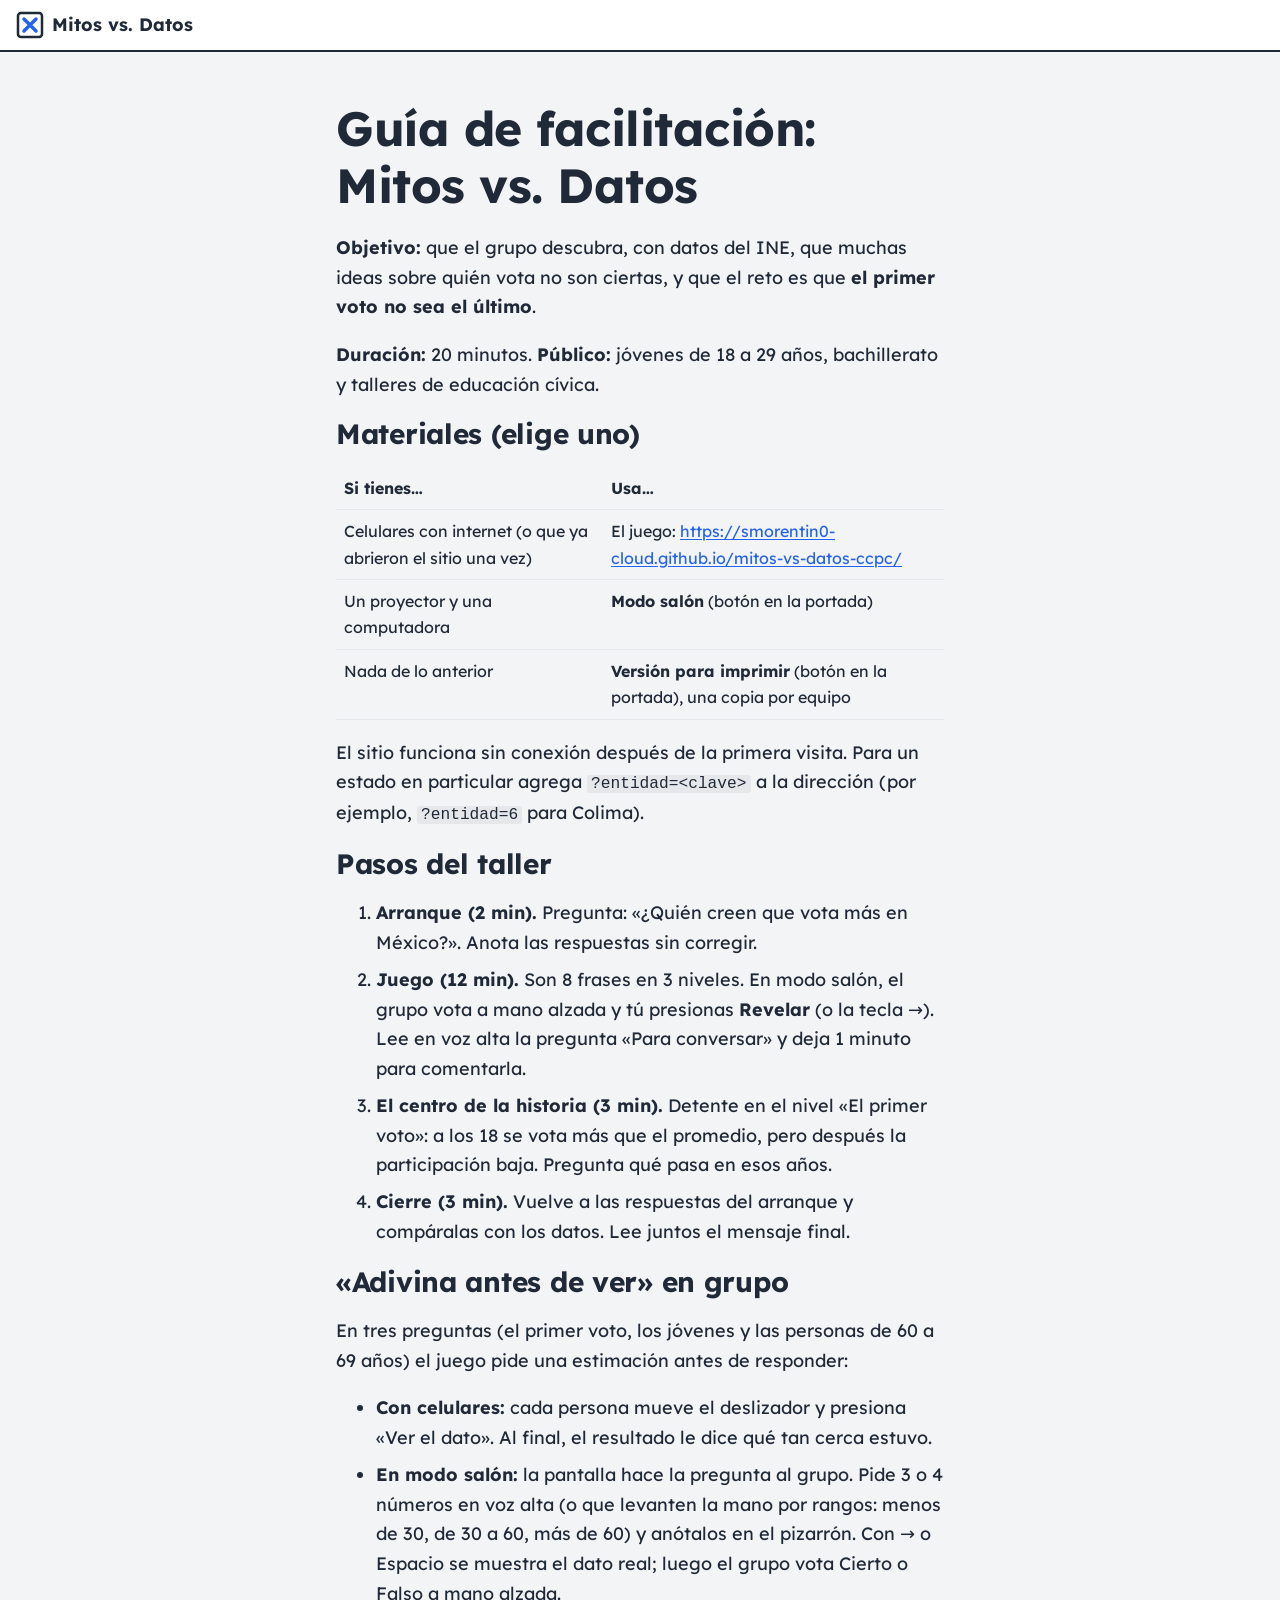
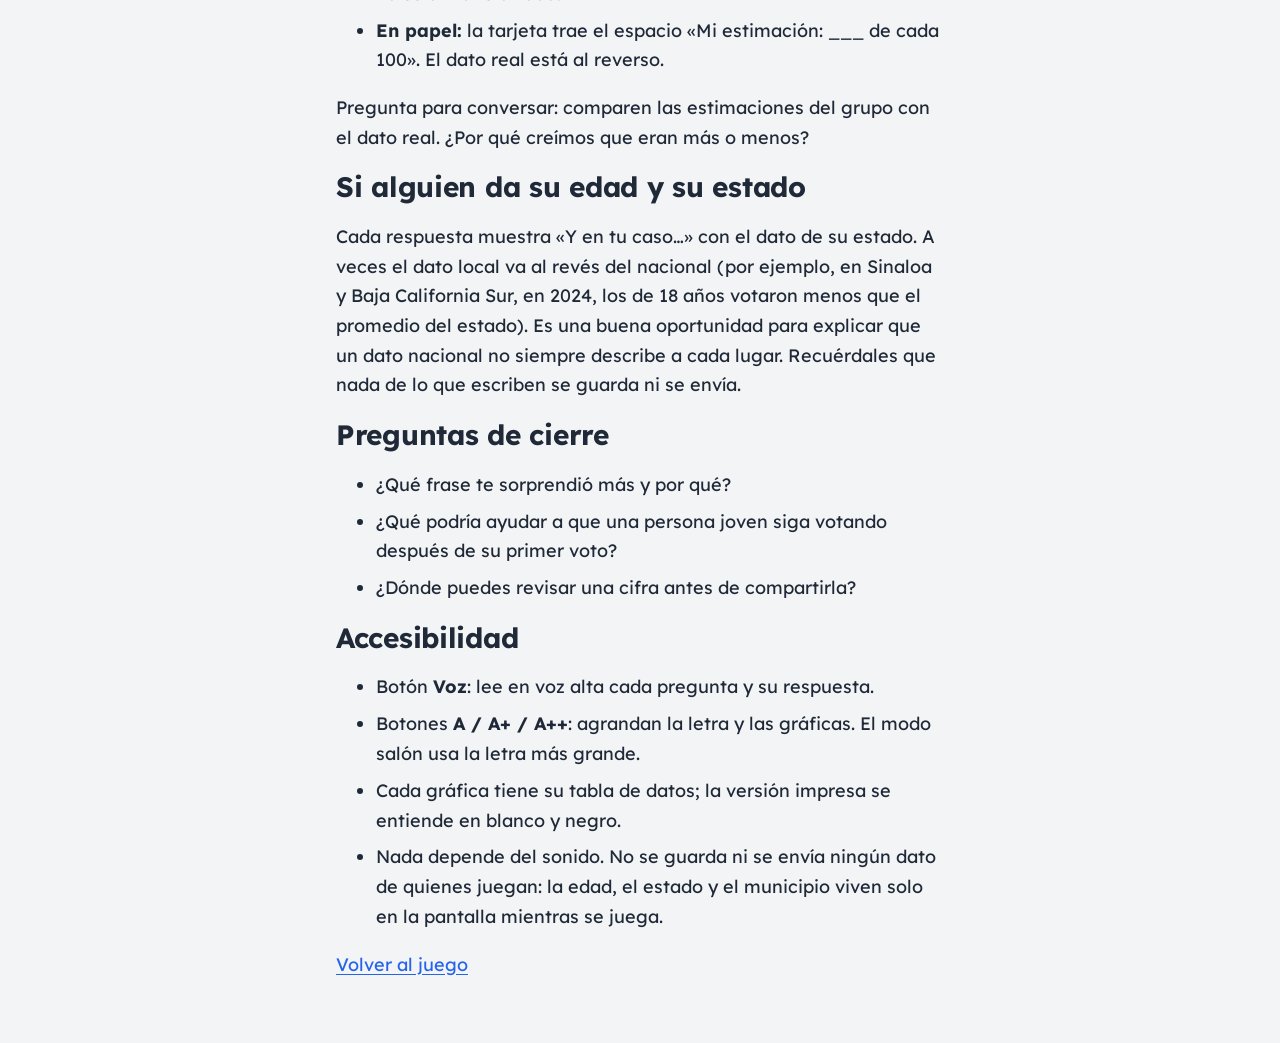
==== site/guia.html @ 27e9d457 "Portada con una sola acción principal y pantalla «Para talleres» con la guía Co-Authored-By: Claude " ====
<!doctype html>
<html lang="es-MX">
<head>
  <meta charset="utf-8">
  <meta name="viewport" content="width=device-width, initial-scale=1">
  <title>Guía de facilitación: Mitos vs. Datos</title>
  <link rel="icon" href="favicon.svg" type="image/svg+xml">
  <link rel="manifest" href="manifest.webmanifest">
  <link rel="stylesheet" href="css/estilos.css">
</head>
<body class="guia">
  <a class="saltar" href="#contenido">Saltar al contenido</a>
  <header class="barra">
    <a class="marca" href="./">
      <svg class="marca-icono" viewBox="0 0 28 28" aria-hidden="true">
        <rect x="2" y="2" width="24" height="24" rx="3" fill="#FFFFFF" stroke="#1F2937" stroke-width="2.5"/>
        <path d="M8 8 L20 20 M20 8 L8 20" stroke="#2563EB" stroke-width="3.5" stroke-linecap="round"/>
      </svg>
      <span>Mitos vs. Datos</span>
    </a>
  </header>
  <main id="contenido" tabindex="-1">
    <article class="texto-guia">
      <h1 class="titular">Guía de facilitación: Mitos vs. Datos</h1>
      <p><strong>Objetivo:</strong> que el grupo descubra, con datos del INE, que muchas ideas sobre quién vota no son ciertas, y que el reto es que <strong>el primer voto no sea el último</strong>.</p>
      <p><strong>Duración:</strong> 20 minutos. <strong>Público:</strong> jóvenes de 18 a 29 años, bachillerato y talleres de educación cívica.</p>
      <h2>Materiales (elige uno)</h2>
      <table><thead><tr><th>Si tienes…</th><th>Usa…</th></tr></thead><tbody>
      <tr><td>Celulares con internet (o que ya abrieron el sitio una vez)</td><td>El juego: <a href="https://smorentin0-cloud.github.io/mitos-vs-datos-ccpc/">https://smorentin0-cloud.github.io/mitos-vs-datos-ccpc/</a></td></tr>
      <tr><td>Un proyector y una computadora</td><td><strong>Modo salón</strong> (botón en la portada)</td></tr>
      <tr><td>Nada de lo anterior</td><td><strong>Versión para imprimir</strong> (botón en la portada), una copia por equipo</td></tr>
      </tbody></table>
      <p>El sitio funciona sin conexión después de la primera visita. Para un estado en particular agrega <code>?entidad=&lt;clave&gt;</code> a la dirección (por ejemplo, <code>?entidad=6</code> para Colima).</p>
      <h2>Pasos del taller</h2>
      <ol>
      <li><strong>Arranque (2 min).</strong> Pregunta: «¿Quién creen que vota más en México?». Anota las respuestas sin corregir.</li>
      <li><strong>Juego (12 min).</strong> Son 8 frases en 3 niveles. En modo salón, el grupo vota a mano alzada y tú presionas <strong>Revelar</strong> (o la tecla →). Lee en voz alta la pregunta «Para conversar» y deja 1 minuto para comentarla.</li>
      <li><strong>El centro de la historia (3 min).</strong> Detente en el nivel «El primer voto»: a los 18 se vota más que el promedio, pero después la participación baja. Pregunta qué pasa en esos años.</li>
      <li><strong>Cierre (3 min).</strong> Vuelve a las respuestas del arranque y compáralas con los datos. Lee juntos el mensaje final.</li>
      </ol>
      <h2>«Adivina antes de ver» en grupo</h2>
      <p>En tres preguntas (el primer voto, los jóvenes y las personas de 60 a 69 años) el juego pide una estimación antes de responder:</p>
      <ul>
      <li><strong>Con celulares:</strong> cada persona mueve el deslizador y presiona «Ver el dato». Al final, el resultado le dice qué tan cerca estuvo.</li>
      <li><strong>En modo salón:</strong> la pantalla hace la pregunta al grupo. Pide 3 o 4 números en voz alta (o que levanten la mano por rangos: menos de 30, de 30 a 60, más de 60) y anótalos en el pizarrón. Con → o Espacio se muestra el dato real; luego el grupo vota Cierto o Falso a mano alzada.</li>
      <li><strong>En papel:</strong> la tarjeta trae el espacio «Mi estimación: ___ de cada 100». El dato real está al reverso.</li>
      </ul>
      <p>Pregunta para conversar: comparen las estimaciones del grupo con el dato real. ¿Por qué creímos que eran más o menos?</p>
      <h2>Si alguien da su edad y su estado</h2>
      <p>Cada respuesta muestra «Y en tu caso…» con el dato de su estado. A veces el dato local va al revés del nacional (por ejemplo, en Sinaloa y Baja California Sur, en 2024, los de 18 años votaron menos que el promedio del estado). Es una buena oportunidad para explicar que un dato nacional no siempre describe a cada lugar. Recuérdales que nada de lo que escriben se guarda ni se envía.</p>
      <h2>Preguntas de cierre</h2>
      <ul>
      <li>¿Qué frase te sorprendió más y por qué?</li>
      <li>¿Qué podría ayudar a que una persona joven siga votando después de su primer voto?</li>
      <li>¿Dónde puedes revisar una cifra antes de compartirla?</li>
      </ul>
      <h2>Accesibilidad</h2>
      <ul>
      <li>Botón <strong>Voz</strong>: lee en voz alta cada pregunta y su respuesta.</li>
      <li>Botones <strong>A / A+ / A++</strong>: agrandan la letra y las gráficas. El modo salón usa la letra más grande.</li>
      <li>Cada gráfica tiene su tabla de datos; la versión impresa se entiende en blanco y negro.</li>
      <li>Nada depende del sonido. No se guarda ni se envía ningún dato de quienes juegan: la edad, el estado y el municipio viven solo en la pantalla mientras se juega.</li>
      </ul>
    </article>
    <p><a href="./">Volver al juego</a></p>
  </main>
</body>
</html>
---- site/css/estilos.css ----
/* Lexend alojada en el sitio (licencia OFL en fonts/OFL.txt): funciona sin conexión. */
@font-face {
  font-family: "Lexend";
  src: url("../fonts/lexend-latin-400.woff2") format("woff2");
  font-weight: 400; font-style: normal; font-display: swap;
}
@font-face {
  font-family: "Lexend";
  src: url("../fonts/lexend-latin-700.woff2") format("woff2");
  font-weight: 700; font-style: normal; font-display: swap;
}

/*
 * Identidad: la boleta y el cuadernillo de la lista nominal.
 * Paleta permitida: tinta #1F2937, marca/datos #2563EB, base #E5E7EB, sello #D97706, blanco y grises neutros.
 */
:root {
  --tinta: #1F2937;
  --tinta-suave: #4B5563;
  --azul: #2563EB;
  --base: #E5E7EB;
  --ambar: #D97706;
  --papel: #FFFFFF;
  --mesa: #F3F4F6;
  --perforado: #9CA3AF;
  --gris-graf: #6B7280;
  --fuente: "Lexend", "Segoe UI", system-ui, -apple-system, Roboto, Arial, sans-serif;
}

/* Tamaño de letra elegido por la persona (A, A+, A++). Todo usa rem, así que escala completo. */
html { font-size: 100%; -webkit-text-size-adjust: 100%; }
html[data-tamano="2"] { font-size: 118.75%; }
html[data-tamano="3"] { font-size: 137.5%; }

*, *::before, *::after { box-sizing: border-box; }

/* Que ningún display de componente anule el atributo hidden (p. ej. el sello antes de responder). */
[hidden] { display: none !important; }

body {
  margin: 0;
  font-family: var(--fuente);
  font-size: 1.125rem;
  line-height: 1.65;
  color: var(--tinta);
  background: var(--mesa);
}

.sr {
  position: absolute !important;
  width: 1px; height: 1px;
  overflow: hidden; clip: rect(0 0 0 0);
  white-space: nowrap;
}

.saltar {
  position: absolute; left: 1rem; top: -4rem;
  background: var(--tinta); color: var(--papel);
  padding: 0.5rem 0.75rem; z-index: 10;
}
.saltar:focus { top: 0.5rem; }

:focus-visible {
  outline: 4px solid var(--ambar);
  outline-offset: 3px;
}
[tabindex="-1"]:focus { outline: none; }
[tabindex="-1"] { scroll-margin-top: 6rem; }

a { color: var(--azul); text-underline-offset: 0.15em; }

h1, h2, h3 { line-height: 1.2; letter-spacing: -0.01em; }
h1, .titular { font-size: 2.25rem; margin: 0 0 1rem; }
h2 { font-size: 1.75rem; margin: 0 0 1rem; }
h3 { font-size: 1.375rem; margin: 0 0 0.5rem; }

/* ---------------------------------------------------------------- barra */
.barra {
  display: flex; flex-wrap: wrap; align-items: center; justify-content: space-between; gap: 0.5rem 1rem;
  padding: 0.625rem 1rem;
  background: var(--papel);
  border-bottom: 2px solid var(--tinta);
  position: sticky; top: 0; z-index: 5;
}
.marca {
  display: flex; align-items: center; gap: 0.5rem;
  font-weight: 700; color: var(--tinta); text-decoration: none;
  white-space: nowrap;
}
.marca-icono { width: 1.75rem; height: 1.75rem; flex: none; }

.controles { display: flex; align-items: center; gap: 0.5rem; }

/* ---------------------------------------------------------------- voz */
.voz-icono { width: 22px; height: 22px; flex: none; }
.voz-icono path { fill: none; stroke: currentColor; stroke-width: 2; stroke-linejoin: round; stroke-linecap: round; }
.voz-icono path:first-child { fill: currentColor; }

/* Interruptor de la barra: tamaño fijo, como el control de letra. */
.voz-btn {
  display: inline-flex; align-items: center; gap: 6px;
  min-height: 48px; padding: 0 12px;
  font: 700 17px var(--fuente);
  background: var(--papel); color: var(--tinta);
  border: 2px solid var(--tinta); cursor: pointer;
}
.voz-btn[aria-pressed="true"] { background: var(--tinta); color: var(--papel); }

.escuchar {
  display: inline-flex; align-items: center; gap: 0.5rem;
  min-height: 2.75rem; padding: 0.25rem 0.875rem;
  font: inherit; font-size: 1rem; font-weight: 700;
  background: var(--papel); color: var(--azul);
  border: 2px solid var(--azul); border-radius: 4px; cursor: pointer;
}
.escuchar .voz-icono { width: 1.25rem; height: 1.25rem; }
.escuchar.hablando { background: var(--azul); color: var(--papel); }
.boleta .escuchar { margin: -0.75rem 0 1.25rem; }
.revelacion .escuchar { margin: 0 0 1.25rem; }
.voz-aviso { font-size: 1rem; color: var(--tinta-suave); }

.tamano { display: flex; border: 2px solid var(--tinta); }
.tamano-btn {
  font: inherit; font-weight: 700; line-height: 1;
  min-width: 44px; min-height: 44px;
  background: var(--papel); color: var(--tinta);
  border: 0; cursor: pointer;
}
.tamano-btn + .tamano-btn { border-left: 2px solid var(--tinta); }
/* Tamaño fijo en px: el control no debe crecer junto con el texto que controla. */
.tamano-btn[data-tamano="1"] { font-size: 15px; }
.tamano-btn[data-tamano="2"] { font-size: 19px; }
.tamano-btn[data-tamano="3"] { font-size: 23px; }
.tamano-btn[aria-pressed="true"] { background: var(--tinta); color: var(--papel); }

/* ---------------------------------------------------------------- estructura */
main { max-width: 40rem; margin: 0 auto; padding: 2rem 1rem 3rem; overflow-x: clip; } /* el sello, al caer, no debe crear scroll lateral */
main:focus { outline: none; }

.entrada { font-size: 1.25rem; margin: 0 0 1.5rem; }
.pie-fuente { font-size: 1rem; color: var(--tinta-suave); margin-top: 2.5rem; }
.subtitulo { margin-top: 2.5rem; }

/* ---------------------------------------------------------------- botones */
.acciones { display: flex; flex-direction: column; gap: 0.75rem; margin-top: 1.5rem; }

.boton {
  display: inline-flex; align-items: center; justify-content: center;
  min-height: 3.5rem; padding: 0.75rem 1.5rem;
  font: inherit; font-weight: 700; text-decoration: none;
  border: 2px solid var(--tinta); border-radius: 6px;
  cursor: pointer;
}
.boton.primario { background: var(--azul); border-color: var(--azul); color: var(--papel); }
.boton.primario:hover { background: var(--tinta); border-color: var(--tinta); }
.boton.secundario { background: var(--papel); color: var(--tinta); }
.boton.secundario:hover { background: var(--base); }

/* ---------------------------------------------------------------- papel */
/* Hoja con borde superior perforado, como el talón de una boleta. */
.boleta, .mini-boleta, .nota-papel, .grafica {
  background: var(--papel);
  border: 2px solid var(--tinta);
  border-radius: 4px;
}
.boleta, .mini-boleta { position: relative; border-top: 3px dashed var(--perforado); }

/* ---------------------------------------------------------------- portada */
.portada-boleta { margin-bottom: 2rem; }
.mini-boleta {
  display: grid; gap: 0.5rem;
  max-width: 20rem; padding: 1rem 1.25rem 1.25rem;
  transform: rotate(-2deg);
}
.mini-folio { font-size: 0.875rem; color: var(--tinta-suave); }
.mini-pregunta { font-size: 1.5rem; font-weight: 700; }
.mini-opciones { display: flex; gap: 1.5rem; }
.mini-opcion { display: flex; align-items: center; gap: 0.5rem; font-weight: 700; }

/* ---------------------------------------------------------------- recuadro para marcar */
.casilla {
  position: relative; flex: none;
  width: 2.5rem; height: 2.5rem;
  background: var(--papel);
  border: 3px solid var(--tinta); border-radius: 3px;
}
.casilla svg { position: absolute; inset: 0; width: 100%; height: 100%; }
.casilla .trazo {
  fill: none; stroke: var(--azul); stroke-width: 5; stroke-linecap: round;
  stroke-dasharray: 32; stroke-dashoffset: 32;
}
.casilla.marcada .trazo { stroke-dashoffset: 0; transition: stroke-dashoffset 0.18s ease-out; }
.casilla.marcada .t2 { transition-delay: 0.16s; }
/* En la portada la X se dibuja una vez al cargar. */
.mini-boleta .casilla.marcada .trazo { animation: trazar 0.25s ease-out 0.6s backwards; }
.mini-boleta .casilla.marcada .t2 { animation-delay: 0.85s; }
@keyframes trazar { from { stroke-dashoffset: 32; } }

/* ---------------------------------------------------------------- instrucciones */
.pasos { list-style: none; padding: 0; margin: 0 0 1.5rem; display: grid; gap: 1rem; }
.pasos li { display: flex; gap: 1rem; align-items: flex-start; }
.paso-num {
  flex: none; display: grid; place-items: center;
  width: 2.5rem; height: 2.5rem;
  border: 3px solid var(--tinta); border-radius: 3px;
  font-weight: 700;
}
.nota-papel { padding: 0.25rem 1.25rem; border-left: 8px solid var(--ambar); }

/* ---------------------------------------------------------------- progreso */
.progreso { margin-bottom: 1.25rem; }
.casillas { list-style: none; display: flex; gap: 0.375rem; padding: 0; margin: 0 0 0.5rem; }
.casillas li {
  width: 1.75rem; height: 1.75rem;
  display: grid; place-items: center;
  background: var(--papel);
  border: 2px solid var(--perforado); border-radius: 3px;
  font-size: 0.875rem; font-weight: 700; color: var(--tinta-suave);
}
.casillas li.actual { border-color: var(--tinta); border-width: 3px; color: var(--tinta); }
.casillas li.bien { background: var(--azul); border-color: var(--azul); color: var(--papel); }
.casillas li.mal { border-color: var(--gris-graf); color: var(--gris-graf); }
.contador { margin: 0; font-size: 1rem; color: var(--tinta-suave); }

/* ---------------------------------------------------------------- boleta de la pregunta */
.boleta { padding: 1rem 1.25rem 2rem; }
.folio { margin: 0 0 0.75rem; font-size: 1rem; font-weight: 700; color: var(--azul); }
.mito { font-size: 1.75rem; line-height: 1.3; margin: 0 0 1.5rem; padding-right: 0.5rem; }

/* Dos recuadros lado a lado; si la letra es grande y no caben, se apilan. */
.opciones { border: 0; padding: 0; margin: 0; display: grid; grid-template-columns: repeat(auto-fit, minmax(8.5rem, 1fr)); gap: 0.75rem; }
.opcion {
  display: flex; align-items: center; gap: 0.75rem;
  min-height: 4.5rem; padding: 0.75rem;
  font: inherit; font-size: 1.25rem; font-weight: 700; text-align: left;
  background: var(--papel); color: var(--tinta);
  border: 2px solid var(--tinta); border-radius: 4px;
  cursor: pointer;
}
.opcion:hover:not(:disabled) { background: var(--mesa); }
.opcion:disabled { cursor: default; }
.opcion.elegida { border-width: 3px; }
.opcion:disabled:not(.elegida) { color: var(--tinta-suave); border-color: var(--perforado); }
.opcion:disabled:not(.elegida) .casilla { border-color: var(--perforado); }

/* El sello cae sobre la boleta al revelar la respuesta: el único movimiento automático. */
.sello {
  position: absolute; right: 0.75rem; bottom: -1.5rem;
  display: flex; align-items: center; gap: 0.375rem;
  padding: 0.25rem 0.75rem;
  background: var(--papel);
  border: 4px double var(--ambar); border-radius: 6px;
  color: var(--ambar);
  font-size: 1.5rem; font-weight: 700; letter-spacing: 0.04em; text-transform: uppercase;
  transform: rotate(-7deg);
  animation: sellar 0.32s cubic-bezier(.3,1.6,.5,1) both;
}
.sello-icono { width: 1.5rem; height: 1.5rem; }
.sello-icono path { fill: none; stroke: currentColor; stroke-width: 3.5; stroke-linecap: round; stroke-linejoin: round; }
@keyframes sellar {
  from { opacity: 0; transform: rotate(-7deg) scale(1.8); }
  to { opacity: 1; transform: rotate(-7deg) scale(1); }
}

/* ---------------------------------------------------------------- revelación */
.revelacion { margin-top: 2.75rem; }
.resultado-respuesta {
  display: flex; align-items: center; gap: 0.5rem;
  margin: 0 0 1rem; padding: 0.75rem 1rem;
  font-weight: 700; font-size: 1.25rem;
  border-left: 8px solid currentColor;
  scroll-margin-top: 6rem;
}
.resultado-respuesta.acierto { color: var(--azul); background: var(--papel); }
.resultado-respuesta.fallo { color: var(--tinta); background: var(--base); }
.resultado-respuesta svg { width: 1.5rem; height: 1.5rem; flex: none; }
.resultado-respuesta path { fill: none; stroke: currentColor; stroke-width: 3.5; stroke-linecap: round; stroke-linejoin: round; }

.veredicto { font-size: 1.5rem; }
.explicacion { font-size: 1.1875rem; margin: 0 0 1.25rem; }

/* ---------------------------------------------------------------- gráficas */
.grafica { margin: 1rem 0; padding: 1rem; }
.g-titulo { font-weight: 700; font-size: 1.125rem; margin-bottom: 0.75rem; }
.g-lienzo { width: 100%; min-height: 7rem; }
.g-lienzo svg { display: block; width: 100%; height: auto; overflow: visible; }
.g-nota { font-size: 1rem; color: var(--tinta-suave); margin: 0.75rem 0 0; }
.g-fuente { font-size: 1rem; color: var(--tinta-suave); margin: 0.75rem 0 0; }
.g-tabla summary { cursor: pointer; font-size: 1rem; color: var(--azul); margin-top: 0.75rem; min-height: 2.75rem; display: flex; align-items: center; }
.g-tabla table { border-collapse: collapse; width: 100%; font-size: 1rem; margin-top: 0.5rem; }
.g-tabla th, .g-tabla td { text-align: left; padding: 0.375rem 0.5rem; border-bottom: 1px solid var(--base); }
.g-tabla td.num, .g-tabla th.num { text-align: right; font-variant-numeric: tabular-nums; }

.leyenda { display: flex; flex-wrap: wrap; gap: 1.25rem; margin: 0 0 0.75rem; padding: 0; list-style: none; font-size: 1rem; }
.leyenda li { display: flex; align-items: center; gap: 0.5rem; }
.leyenda .muestra { width: 1rem; height: 1rem; display: inline-block; }

svg text { font-family: var(--fuente); fill: var(--tinta); }
svg .etiqueta { font-size: 1rem; }
svg .eje { font-size: 0.875rem; fill: var(--tinta-suave); }
svg .valor { font-size: 0.9375rem; font-weight: 700; }
svg .rejilla { stroke: var(--base); stroke-width: 1; }
svg .crece-x, svg .crece-y { transform-box: fill-box; transition: transform 0.7s cubic-bezier(.2,.7,.2,1); }
svg .crece-x { transform-origin: left center; }
svg .crece-y { transform-origin: center bottom; }
svg .crece-x.inicio { transform: scaleX(0); }
svg .crece-y.inicio { transform: scaleY(0); }
svg .linea-anim { transition: stroke-dashoffset 1s ease-out; }
svg .aparece { transition: opacity 0.3s ease 0.6s; }
svg .aparece.inicio { opacity: 0; }

.filtros { display: flex; flex-wrap: wrap; gap: 0.75rem; margin: 0 0 1rem; }
.filtros label { display: flex; flex-direction: column; gap: 0.25rem; flex: 1 1 9rem; font-size: 1rem; font-weight: 700; }
.filtros select {
  font: inherit; font-weight: 400; min-height: 3rem;
  padding: 0.5rem; border: 2px solid var(--tinta); border-radius: 4px;
  background: var(--papel); color: var(--tinta);
}

/* ---------------------------------------------------------------- resultado */
.tarjeta-contenedor { margin: 1.5rem 0 0; max-width: 22rem; }
#tarjeta { width: 100%; height: auto; display: block; border: 2px solid var(--tinta); border-radius: 4px; }
.aviso { min-height: 1.6em; font-size: 1rem; color: var(--tinta-suave); }

.resumen { list-style: none; padding: 0; margin: 0; display: grid; gap: 0.75rem; }
.resumen li { display: flex; gap: 0.75rem; align-items: flex-start; }
.resumen .marca-resumen {
  flex: none; display: grid; place-items: center;
  width: 1.75rem; height: 1.75rem; margin-top: 0.15rem;
  border: 2px solid var(--gris-graf); border-radius: 3px; color: var(--gris-graf);
}
.resumen .marca-resumen.bien { background: var(--azul); border-color: var(--azul); color: var(--papel); }
.resumen svg { width: 1rem; height: 1rem; }
.resumen path { fill: none; stroke: currentColor; stroke-width: 4; stroke-linecap: round; stroke-linejoin: round; }

/* ---------------------------------------------------------------- cierre */
.llamado { padding-left: 1.25em; }
.llamado li { margin-bottom: 0.5em; }

.pie {
  max-width: 40rem; margin: 0 auto; padding: 1.5rem 1rem 3rem;
  font-size: 1rem; color: var(--tinta-suave);
  border-top: 2px solid var(--base);
}

/* ---------------------------------------------------------------- pantallas anchas */
@media (min-width: 40rem) {
  h1, .titular { font-size: 3rem; }
  .acciones { flex-direction: row; flex-wrap: wrap; }
  main { padding-top: 3rem; }
  .boleta { padding: 1.25rem 2rem 2rem; }
  .mito { font-size: 2rem; }
}

@media (prefers-contrast: more) {
  :root { --tinta-suave: #1F2937; --perforado: #4B5563; }
}

@media (prefers-reduced-motion: reduce) {
  *, *::before, *::after { animation: none !important; transition: none !important; }
}

/* ---------------------------------------------------------------- perfil opcional */
.perfil {
  margin: 1.5rem 0 0; padding: 1rem 1.25rem 0.5rem;
  background: var(--papel);
  border: 2px dashed var(--perforado); border-radius: 4px;
}
.perfil legend { font-weight: 700; font-size: 1.1875rem; padding: 0 0.25rem; }
.perfil .opcional { font-weight: 400; color: var(--tinta-suave); }
.perfil-ayuda { margin: 0 0 1rem; font-size: 1rem; }
.privacidad { display: flex; align-items: center; gap: 0.5rem; font-size: 1rem; font-weight: 700; margin: 0 0 0.75rem; }
.privacidad svg { width: 1.25rem; height: 1.25rem; flex: none; }
.privacidad rect, .privacidad path { fill: none; stroke: var(--tinta); stroke-width: 2; stroke-linejoin: round; }

.perfil-resultado { margin: 2rem 0 0; }
.perfil-dato { font-size: 1.375rem; font-weight: 700; line-height: 1.35; margin: 0 0 0.5rem; }

/* Transición al empezar cada nivel del recorrido. */
.intro-nivel {
  margin: 0 0 1rem; padding: 0.5rem 0 0.5rem 1rem;
  border-left: 6px solid var(--ambar);
  font-size: 1.125rem; font-weight: 700;
}

/* ---------------------------------------------------------------- talleres y modo salón */
.talleres { margin-top: 2.5rem; padding-top: 1.5rem; border-top: 2px dashed var(--perforado); }
.talleres-titulo { font-size: 1.375rem; margin: 0 0 0.25rem; }
.talleres p { margin: 0; }

.salon-votar { display: grid; gap: 1rem; justify-items: start; }
.salon-pregunta { margin: 0; font-size: 1.5rem; font-weight: 700; color: var(--azul); }
.salon-teclas { margin: 0; font-size: 1rem; color: var(--tinta-suave); }
kbd {
  display: inline-block; min-width: 1.75em; padding: 0 0.35em;
  font: inherit; font-weight: 700; text-align: center;
  border: 2px solid var(--tinta); border-bottom-width: 4px; border-radius: 4px;
  background: var(--papel);
}
.salir-salon {
  margin-top: 0.75rem; min-height: 44px; padding: 0.25rem 0.875rem;
  font: inherit; font-size: 1rem; font-weight: 700;
  background: var(--papel); color: var(--tinta);
  border: 2px solid var(--tinta); border-radius: 4px; cursor: pointer;
}
.casillas li.hecho { background: var(--base); border-color: var(--gris-graf); color: var(--tinta); }

.discusion {
  margin: 0 0 1.25rem; padding: 0.75rem 1rem;
  background: var(--papel); border-left: 8px solid var(--ambar);
  font-size: 1.25rem;
}

/* En el proyector se aprovecha el ancho de la pantalla. */
.modo-salon main { max-width: 64rem; }
.modo-salon .mito { font-size: 2.25rem; }

/* Versión con datos de un solo estado */
.edicion {
  margin: -0.5rem 0 1.5rem; padding: 0.5rem 0 0.5rem 1rem;
  border-left: 6px solid var(--azul);
  font-size: 1rem; font-weight: 700;
}

/* ---------------------------------------------------------------- pantalla de perfil */
.campo { margin: 0 0 1.5rem; }
.campo-titulo { display: block; font-weight: 700; font-size: 1.25rem; margin-bottom: 0.5rem; }
.ayuda { margin: 0.5rem 0 0; font-size: 1rem; color: var(--tinta-suave); }
.error { min-height: 1.5em; margin: 0; font-weight: 700; color: var(--tinta); }
.error:not(:empty) { padding: 0.5rem 0.75rem; border-left: 6px solid var(--ambar); background: var(--papel); }

.numero { display: flex; align-items: stretch; gap: 0.5rem; max-width: 20rem; }
.numero input {
  width: 6rem; min-height: 4rem; text-align: center;
  font: inherit; font-size: 2rem; font-weight: 700;
  border: 3px solid var(--tinta); border-radius: 4px; background: var(--papel); color: var(--tinta);
  -moz-appearance: textfield;
}
.numero input::-webkit-outer-spin-button, .numero input::-webkit-inner-spin-button { -webkit-appearance: none; margin: 0; }
.numero-btn {
  min-width: 4rem; min-height: 4rem;
  font: inherit; font-size: 2rem; font-weight: 700; line-height: 1;
  background: var(--papel); color: var(--tinta);
  border: 3px solid var(--tinta); border-radius: 4px; cursor: pointer;
}
.numero-btn:hover { background: var(--base); }

.buscador, .lista-estados {
  display: block; width: 100%; max-width: 26rem;
  font: inherit; color: var(--tinta); background: var(--papel);
  border: 2px solid var(--tinta); border-radius: 4px;
}
.buscador { min-height: 3rem; padding: 0.5rem 0.75rem; margin-bottom: 0.5rem; }
.lista-estados { padding: 0.25rem; }
.lista-estados option { padding: 0.35rem 0.5rem; }

.momento-boleta { padding-bottom: 1.5rem; }
.momento-titulo { font-size: 1.75rem; margin: 0 0 0.75rem; }

/* ---------------------------------------------------------------- «Y en tu caso…» */
.en-tu-caso {
  margin: 1.5rem 0 1rem; padding: 1rem 1.25rem 0.25rem;
  background: var(--papel);
  border: 2px solid var(--tinta); border-left: 10px solid var(--azul); border-radius: 4px;
}
.en-tu-caso-titulo { font-size: 1.375rem; margin: 0 0 0.5rem; }
.etc-texto { margin: 0 0 0.75rem; font-size: 1.125rem; }
.en-tu-caso .grafica { border-width: 1px; }

/* ---------------------------------------------------------------- «Adivina antes de ver» */
.estimar { margin: 0 0 1.25rem; padding: 1rem; background: var(--mesa); border: 2px dashed var(--perforado); border-radius: 4px; }
.est-pregunta { margin: 0 0 1rem; font-size: 1.25rem; font-weight: 700; }
.est-control { display: flex; align-items: center; gap: 0.75rem; }
.est-control input[type="range"] { flex: 1; min-width: 0; height: 2.75rem; accent-color: var(--azul); }
.est-valor { margin: 0.5rem 0 1rem; font-size: 1.25rem; }
.est-valor output { font-size: 2.25rem; font-weight: 700; color: var(--azul); }
.est-resultado { margin-top: 0.5rem; }
.est-texto { font-size: 1.25rem; font-weight: 700; margin: 0 0 0.75rem; }
.estimaciones { margin-top: 2rem; }
.est-lista { padding-left: 1.25em; }
.est-lista li { margin-bottom: 0.4em; }

/* ---------------------------------------------------------------- tu historia como votante */
.historia { margin: 2rem 0 0; }
.linea-tiempo { list-style: none; margin: 1rem 0; padding: 0 0 0 1rem; border-left: 4px solid var(--tinta); }
.hito { position: relative; display: flex; gap: 1rem; padding: 0 0 1.25rem 0.75rem; }
.hito::before {
  content: ""; position: absolute; left: -1.6rem; top: 0.35rem;
  width: 1rem; height: 1rem; background: var(--azul); border: 3px solid var(--papel); border-radius: 50%;
}
.hito-anio { flex: none; width: 3.25rem; font-weight: 700; font-size: 1.125rem; }
.hito-cuerpo { display: grid; gap: 0.25rem; flex: 1; }
.hito-tipo { font-size: 0.9375rem; color: var(--tinta-suave); }
.hito-texto { font-weight: 700; }
.hito-barra { display: block; height: 0.75rem; background: var(--base); border-radius: 2px; overflow: hidden; }
.hito-barra span { display: block; height: 100%; background: var(--azul); }
.hito-proxima::before { background: var(--papel); border-color: var(--tinta); }
.hito-casilla {
  display: block; width: 3rem; height: 3rem;
  border: 4px solid var(--tinta); border-radius: 4px; background: var(--papel);
}

/* ---------------------------------------------------------------- compromiso y reto */
.reto-aviso {
  margin: -0.5rem 0 1.5rem; padding: 0.75rem 1rem;
  background: var(--papel); border: 3px double var(--ambar); border-radius: 6px;
  font-size: 1.125rem; font-weight: 700;
}
.compromiso { margin: 2rem 0 0; padding: 1rem 1.25rem; background: var(--papel); border: 2px solid var(--tinta); border-top: 3px dashed var(--perforado); border-radius: 4px; }
.compromiso h3 { margin-top: 0; }
.compromisos { display: grid; gap: 0.75rem; margin: 1rem 0 0.5rem; }
.compromiso-btn {
  display: flex; align-items: center; gap: 0.75rem;
  min-height: 3.75rem; padding: 0.5rem 0.75rem;
  font: inherit; font-weight: 700; text-align: left;
  background: var(--papel); color: var(--tinta);
  border: 2px solid var(--tinta); border-radius: 4px; cursor: pointer;
}
.compromiso-btn:hover { background: var(--mesa); }
.compromiso-btn[aria-pressed="true"] { border-width: 4px; }

.perfil-municipio { font-weight: 700; padding-left: 0.75rem; border-left: 6px solid var(--azul); }
.campo .opcional { font-weight: 400; color: var(--tinta-suave); }

/* ---------------------------------------------------------------- encabezado en un renglón */
.barra { flex-wrap: nowrap; }
.lectura { position: relative; display: flex; align-items: center; gap: 0.5rem; }
.lectura-btn {
  min-width: 48px; min-height: 48px; padding: 0 12px;
  font: 700 20px var(--fuente);
  background: var(--papel); color: var(--tinta);
  border: 2px solid var(--tinta); border-radius: 4px; cursor: pointer;
}
.lectura-btn[aria-expanded="true"] { background: var(--tinta); color: var(--papel); }
.voz-indicador {
  padding: 2px 8px; border-radius: 999px;
  font: 700 14px var(--fuente); background: var(--azul); color: var(--papel);
}
.panel-lectura {
  position: absolute; right: 0; top: calc(100% + 8px); z-index: 20;
  width: min(18rem, calc(100vw - 2rem));
  display: grid; gap: 12px; padding: 16px;
  background: var(--papel); border: 2px solid var(--tinta); border-radius: 4px;
  box-shadow: 0 6px 18px rgba(31, 41, 55, 0.18);
}
.panel-titulo { margin: 0; font: 700 16px var(--fuente); }
.panel-nota { margin: 0; font: 400 15px var(--fuente); color: var(--tinta-suave); }
.panel-lectura .voz-btn { justify-content: flex-start; }
.panel-lectura .tamano { justify-self: start; }
/* El encabezado no crece con A+/A++: así el botón «Aa» siempre queda a la vista. */
.barra .marca { font-size: 18px; min-width: 0; flex: 1 1 auto; }
.barra .marca span { overflow: hidden; text-overflow: ellipsis; }
.barra .marca-icono { width: 28px; height: 28px; }
.lectura { flex: none; }

/* ---------------------------------------------------------------- nota de método */
.como-calcula { margin: 2.5rem 0 0; font-size: 1rem; color: var(--tinta-suave); }
.como-calcula summary { cursor: pointer; color: var(--azul); min-height: 44px; display: flex; align-items: center; }
.como-calcula p { margin: 0.5rem 0 0; }

/* ---------------------------------------------------------------- portada con una sola acción */
.enlace-texto {
  display: inline-flex; align-items: center; min-height: 44px; padding: 0;
  font: inherit; font-weight: 700; color: var(--azul);
  background: none; border: 0; text-decoration: underline; text-underline-offset: 0.15em; cursor: pointer;
}
.enlaces-portada { display: grid; justify-items: start; gap: 0.25rem; margin: 1rem 0 0; }
.portada-boleta { margin-bottom: 1.25rem; }
.mini-boleta { padding: 0.625rem 1rem 0.75rem; gap: 0.25rem; max-width: 16rem; }
.mini-pregunta { font-size: 1.25rem; }
.mini-boleta .casilla { width: 2rem; height: 2rem; }
.opcion-taller { margin: 0 0 2rem; }
.opcion-taller h3 { margin: 0 0 0.25rem; }
.opcion-taller p { margin: 0 0 0.75rem; }

/* Guía de facilitación (guia.html, generada desde docs/) */
.texto-guia table { border-collapse: collapse; width: 100%; font-size: 1rem; margin: 0 0 1rem; }
.texto-guia th, .texto-guia td { text-align: left; padding: 0.5rem; border-bottom: 1px solid var(--base); vertical-align: top; }
.texto-guia li { margin-bottom: 0.4em; }
.texto-guia code { font-size: 0.9em; background: var(--base); padding: 0 0.25em; border-radius: 3px; }
.enlace-texto { text-align: left; }
.pie { padding-top: 1rem; padding-bottom: 1.5rem; }
.pie p { margin: 0 0 0.25rem; }
.pie .como-calcula { margin: 0; }
#portada .titular { font-size: 2rem; margin-bottom: 0.75rem; }
#portada .entrada { margin-bottom: 1rem; }
main:has(> #portada:not([hidden])) { padding-top: 1.25rem; padding-bottom: 1.25rem; }
@media (min-width: 40rem) { #portada .titular { font-size: 3rem; } }
#portada .acciones { margin-top: 1rem; }
.enlaces-portada { margin-top: 0.5rem; gap: 0; }
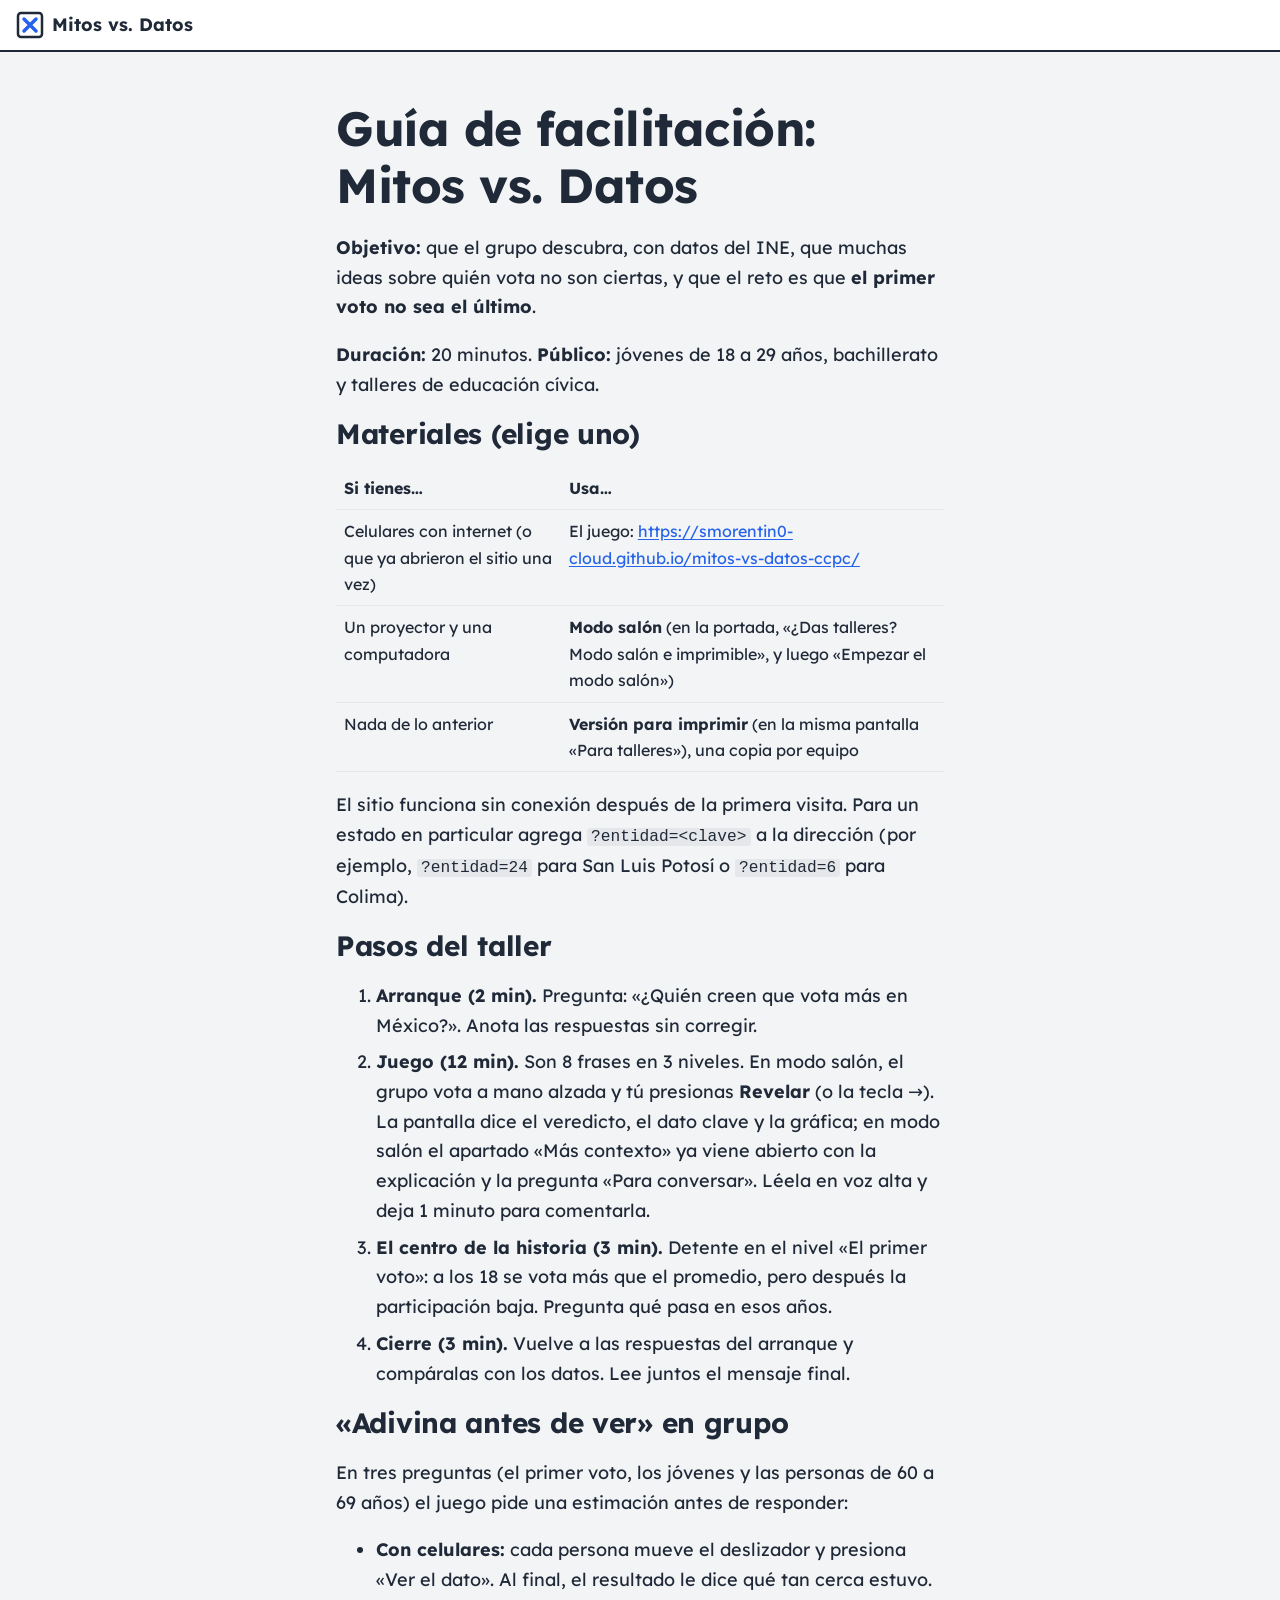
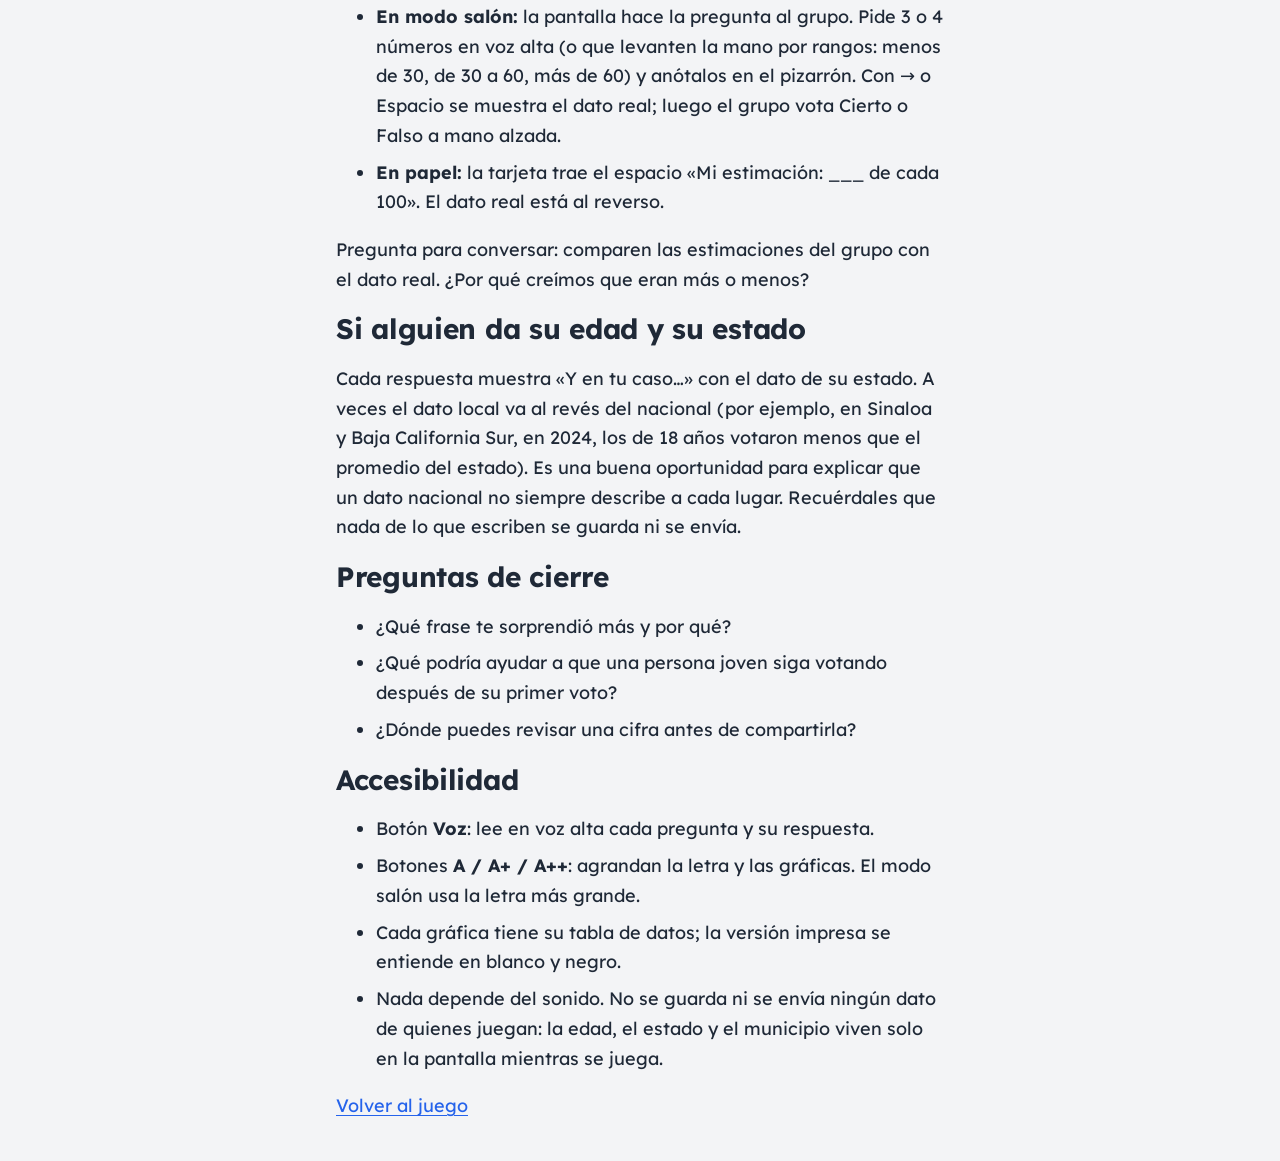
==== commit a85a5c38: "Documentación del nuevo recorrido: README y guía de facilitación README: flujo de una idea por panta" ====
--- a/site/guia.html
+++ b/site/guia.html
@@ -27,14 +27,14 @@
       <h2>Materiales (elige uno)</h2>
       <table><thead><tr><th>Si tienes…</th><th>Usa…</th></tr></thead><tbody>
       <tr><td>Celulares con internet (o que ya abrieron el sitio una vez)</td><td>El juego: <a href="https://smorentin0-cloud.github.io/mitos-vs-datos-ccpc/">https://smorentin0-cloud.github.io/mitos-vs-datos-ccpc/</a></td></tr>
-      <tr><td>Un proyector y una computadora</td><td><strong>Modo salón</strong> (botón en la portada)</td></tr>
-      <tr><td>Nada de lo anterior</td><td><strong>Versión para imprimir</strong> (botón en la portada), una copia por equipo</td></tr>
+      <tr><td>Un proyector y una computadora</td><td><strong>Modo salón</strong> (en la portada, «¿Das talleres? Modo salón e imprimible», y luego «Empezar el modo salón»)</td></tr>
+      <tr><td>Nada de lo anterior</td><td><strong>Versión para imprimir</strong> (en la misma pantalla «Para talleres»), una copia por equipo</td></tr>
       </tbody></table>
-      <p>El sitio funciona sin conexión después de la primera visita. Para un estado en particular agrega <code>?entidad=&lt;clave&gt;</code> a la dirección (por ejemplo, <code>?entidad=6</code> para Colima).</p>
+      <p>El sitio funciona sin conexión después de la primera visita. Para un estado en particular agrega <code>?entidad=&lt;clave&gt;</code> a la dirección (por ejemplo, <code>?entidad=24</code> para San Luis Potosí o <code>?entidad=6</code> para Colima).</p>
       <h2>Pasos del taller</h2>
       <ol>
       <li><strong>Arranque (2 min).</strong> Pregunta: «¿Quién creen que vota más en México?». Anota las respuestas sin corregir.</li>
-      <li><strong>Juego (12 min).</strong> Son 8 frases en 3 niveles. En modo salón, el grupo vota a mano alzada y tú presionas <strong>Revelar</strong> (o la tecla →). Lee en voz alta la pregunta «Para conversar» y deja 1 minuto para comentarla.</li>
+      <li><strong>Juego (12 min).</strong> Son 8 frases en 3 niveles. En modo salón, el grupo vota a mano alzada y tú presionas <strong>Revelar</strong> (o la tecla →). La pantalla dice el veredicto, el dato clave y la gráfica; en modo salón el apartado «Más contexto» ya viene abierto con la explicación y la pregunta «Para conversar». Léela en voz alta y deja 1 minuto para comentarla.</li>
       <li><strong>El centro de la historia (3 min).</strong> Detente en el nivel «El primer voto»: a los 18 se vota más que el promedio, pero después la participación baja. Pregunta qué pasa en esos años.</li>
       <li><strong>Cierre (3 min).</strong> Vuelve a las respuestas del arranque y compáralas con los datos. Lee juntos el mensaje final.</li>
       </ol>
--- a/site/css/estilos.css
+++ b/site/css/estilos.css
@@ -24,6 +24,13 @@
   --mesa: #F3F4F6;
   --perforado: #9CA3AF;
   --gris-graf: #6B7280;
+  /* Escala de espacios: todo margen, relleno y separación sale de aquí. */
+  --esp-1: 0.25rem;
+  --esp-2: 0.5rem;
+  --esp-3: 0.75rem;
+  --esp-4: 1rem;
+  --esp-5: 1.5rem;
+  --esp-6: 2rem;
   --fuente: "Lexend", "Segoe UI", system-ui, -apple-system, Roboto, Arial, sans-serif;
 }
 
@@ -56,7 +63,7 @@
 .saltar {
   position: absolute; left: 1rem; top: -4rem;
   background: var(--tinta); color: var(--papel);
-  padding: 0.5rem 0.75rem; z-index: 10;
+  padding: var(--esp-2) var(--esp-3); z-index: 10;
 }
 .saltar:focus { top: 0.5rem; }
 
@@ -70,26 +77,26 @@
 a { color: var(--azul); text-underline-offset: 0.15em; }
 
 h1, h2, h3 { line-height: 1.2; letter-spacing: -0.01em; }
-h1, .titular { font-size: 2.25rem; margin: 0 0 1rem; }
-h2 { font-size: 1.75rem; margin: 0 0 1rem; }
-h3 { font-size: 1.375rem; margin: 0 0 0.5rem; }
+h1, .titular { font-size: 2.25rem; margin: 0 0 var(--esp-4); }
+h2 { font-size: 1.75rem; margin: 0 0 var(--esp-4); }
+h3 { font-size: 1.375rem; margin: 0 0 var(--esp-2); }
 
 /* ---------------------------------------------------------------- barra */
 .barra {
-  display: flex; flex-wrap: wrap; align-items: center; justify-content: space-between; gap: 0.5rem 1rem;
-  padding: 0.625rem 1rem;
+  display: flex; flex-wrap: wrap; align-items: center; justify-content: space-between; gap: var(--esp-2) var(--esp-4);
+  padding: 0.625rem var(--esp-4);
   background: var(--papel);
   border-bottom: 2px solid var(--tinta);
   position: sticky; top: 0; z-index: 5;
 }
 .marca {
-  display: flex; align-items: center; gap: 0.5rem;
+  display: flex; align-items: center; gap: var(--esp-2);
   font-weight: 700; color: var(--tinta); text-decoration: none;
   white-space: nowrap;
 }
 .marca-icono { width: 1.75rem; height: 1.75rem; flex: none; }
 
-.controles { display: flex; align-items: center; gap: 0.5rem; }
+.controles { display: flex; align-items: center; gap: var(--esp-2); }
 
 /* ---------------------------------------------------------------- voz */
 .voz-icono { width: 22px; height: 22px; flex: none; }
@@ -107,15 +114,15 @@
 .voz-btn[aria-pressed="true"] { background: var(--tinta); color: var(--papel); }
 
 .escuchar {
-  display: inline-flex; align-items: center; gap: 0.5rem;
-  min-height: 2.75rem; padding: 0.25rem 0.875rem;
+  display: inline-flex; align-items: center; gap: var(--esp-2);
+  min-height: 2.75rem; padding: var(--esp-1) 0.875rem;
   font: inherit; font-size: 1rem; font-weight: 700;
   background: var(--papel); color: var(--azul);
   border: 2px solid var(--azul); border-radius: 4px; cursor: pointer;
 }
 .escuchar .voz-icono { width: 1.25rem; height: 1.25rem; }
 .escuchar.hablando { background: var(--azul); color: var(--papel); }
-.boleta .escuchar { margin: -0.75rem 0 1.25rem; }
+.boleta .escuchar { margin: -var(--esp-3) 0 1.25rem; }
 .revelacion .escuchar { margin: 0 0 1.25rem; }
 .voz-aviso { font-size: 1rem; color: var(--tinta-suave); }
 
@@ -134,19 +141,19 @@
 .tamano-btn[aria-pressed="true"] { background: var(--tinta); color: var(--papel); }
 
 /* ---------------------------------------------------------------- estructura */
-main { max-width: 40rem; margin: 0 auto; padding: 2rem 1rem 3rem; overflow-x: clip; } /* el sello, al caer, no debe crear scroll lateral */
+main { max-width: 40rem; margin: 0 auto; padding: var(--esp-6) var(--esp-4) 3rem; overflow-x: clip; } /* el sello, al caer, no debe crear scroll lateral */
 main:focus { outline: none; }
 
-.entrada { font-size: 1.25rem; margin: 0 0 1.5rem; }
+.entrada { font-size: 1.25rem; margin: 0 0 var(--esp-5); }
 .pie-fuente { font-size: 1rem; color: var(--tinta-suave); margin-top: 2.5rem; }
 .subtitulo { margin-top: 2.5rem; }
 
 /* ---------------------------------------------------------------- botones */
-.acciones { display: flex; flex-direction: column; gap: 0.75rem; margin-top: 1.5rem; }
+.acciones { display: flex; flex-direction: column; gap: var(--esp-3); margin-top: var(--esp-5); }
 
 .boton {
   display: inline-flex; align-items: center; justify-content: center;
-  min-height: 3.5rem; padding: 0.75rem 1.5rem;
+  min-height: 3.5rem; padding: var(--esp-3) var(--esp-5);
   font: inherit; font-weight: 700; text-decoration: none;
   border: 2px solid var(--tinta); border-radius: 6px;
   cursor: pointer;
@@ -158,7 +165,7 @@
 
 /* ---------------------------------------------------------------- papel */
 /* Hoja con borde superior perforado, como el talón de una boleta. */
-.boleta, .mini-boleta, .nota-papel, .grafica {
+.boleta, .mini-boleta, .nota-papel {
   background: var(--papel);
   border: 2px solid var(--tinta);
   border-radius: 4px;
@@ -166,16 +173,16 @@
 .boleta, .mini-boleta { position: relative; border-top: 3px dashed var(--perforado); }
 
 /* ---------------------------------------------------------------- portada */
-.portada-boleta { margin-bottom: 2rem; }
+.portada-boleta { margin-bottom: var(--esp-6); }
 .mini-boleta {
-  display: grid; gap: 0.5rem;
-  max-width: 20rem; padding: 1rem 1.25rem 1.25rem;
+  display: grid; gap: var(--esp-2);
+  max-width: 20rem; padding: var(--esp-4) 1.25rem 1.25rem;
   transform: rotate(-2deg);
 }
 .mini-folio { font-size: 0.875rem; color: var(--tinta-suave); }
 .mini-pregunta { font-size: 1.5rem; font-weight: 700; }
-.mini-opciones { display: flex; gap: 1.5rem; }
-.mini-opcion { display: flex; align-items: center; gap: 0.5rem; font-weight: 700; }
+.mini-opciones { display: flex; gap: var(--esp-5); }
+.mini-opcion { display: flex; align-items: center; gap: var(--esp-2); font-weight: 700; }
 
 /* ---------------------------------------------------------------- recuadro para marcar */
 .casilla {
@@ -197,19 +204,19 @@
 @keyframes trazar { from { stroke-dashoffset: 32; } }
 
 /* ---------------------------------------------------------------- instrucciones */
-.pasos { list-style: none; padding: 0; margin: 0 0 1.5rem; display: grid; gap: 1rem; }
-.pasos li { display: flex; gap: 1rem; align-items: flex-start; }
+.pasos { list-style: none; padding: 0; margin: 0 0 var(--esp-5); display: grid; gap: var(--esp-4); }
+.pasos li { display: flex; gap: var(--esp-4); align-items: flex-start; }
 .paso-num {
   flex: none; display: grid; place-items: center;
   width: 2.5rem; height: 2.5rem;
   border: 3px solid var(--tinta); border-radius: 3px;
   font-weight: 700;
 }
-.nota-papel { padding: 0.25rem 1.25rem; border-left: 8px solid var(--ambar); }
+.nota-papel { padding: var(--esp-1) 1.25rem; border-left: 8px solid var(--ambar); }
 
 /* ---------------------------------------------------------------- progreso */
 .progreso { margin-bottom: 1.25rem; }
-.casillas { list-style: none; display: flex; gap: 0.375rem; padding: 0; margin: 0 0 0.5rem; }
+.casillas { list-style: none; display: flex; gap: 0.375rem; padding: 0; margin: 0 0 var(--esp-2); }
 .casillas li {
   width: 1.75rem; height: 1.75rem;
   display: grid; place-items: center;
@@ -223,15 +230,15 @@
 .contador { margin: 0; font-size: 1rem; color: var(--tinta-suave); }
 
 /* ---------------------------------------------------------------- boleta de la pregunta */
-.boleta { padding: 1rem 1.25rem 2rem; }
-.folio { margin: 0 0 0.75rem; font-size: 1rem; font-weight: 700; color: var(--azul); }
-.mito { font-size: 1.75rem; line-height: 1.3; margin: 0 0 1.5rem; padding-right: 0.5rem; }
+.boleta { padding: var(--esp-4) 1.25rem var(--esp-6); }
+.folio { margin: 0 0 var(--esp-3); font-size: 1rem; font-weight: 700; color: var(--azul); }
+.mito { font-size: 1.75rem; line-height: 1.3; margin: 0 0 var(--esp-5); padding-right: var(--esp-2); }
 
 /* Dos recuadros lado a lado; si la letra es grande y no caben, se apilan. */
-.opciones { border: 0; padding: 0; margin: 0; display: grid; grid-template-columns: repeat(auto-fit, minmax(8.5rem, 1fr)); gap: 0.75rem; }
+.opciones { border: 0; padding: 0; margin: 0; display: grid; grid-template-columns: repeat(auto-fit, minmax(8.5rem, 1fr)); gap: var(--esp-3); }
 .opcion {
-  display: flex; align-items: center; gap: 0.75rem;
-  min-height: 4.5rem; padding: 0.75rem;
+  display: flex; align-items: center; gap: var(--esp-3);
+  min-height: 4.5rem; padding: var(--esp-3);
   font: inherit; font-size: 1.25rem; font-weight: 700; text-align: left;
   background: var(--papel); color: var(--tinta);
   border: 2px solid var(--tinta); border-radius: 4px;
@@ -247,7 +254,7 @@
 .sello {
   position: absolute; right: 0.75rem; bottom: -1.5rem;
   display: flex; align-items: center; gap: 0.375rem;
-  padding: 0.25rem 0.75rem;
+  padding: var(--esp-1) var(--esp-3);
   background: var(--papel);
   border: 4px double var(--ambar); border-radius: 6px;
   color: var(--ambar);
@@ -265,8 +272,8 @@
 /* ---------------------------------------------------------------- revelación */
 .revelacion { margin-top: 2.75rem; }
 .resultado-respuesta {
-  display: flex; align-items: center; gap: 0.5rem;
-  margin: 0 0 1rem; padding: 0.75rem 1rem;
+  display: flex; align-items: center; gap: var(--esp-2);
+  margin: 0 0 var(--esp-4); padding: var(--esp-3) var(--esp-4);
   font-weight: 700; font-size: 1.25rem;
   border-left: 8px solid currentColor;
   scroll-margin-top: 6rem;
@@ -280,19 +287,20 @@
 .explicacion { font-size: 1.1875rem; margin: 0 0 1.25rem; }
 
 /* ---------------------------------------------------------------- gráficas */
-.grafica { margin: 1rem 0; padding: 1rem; }
-.g-titulo { font-weight: 700; font-size: 1.125rem; margin-bottom: 0.75rem; }
+/* Las gráficas van sin marco: el único contenedor con borde de cada pantalla es la boleta. */
+.grafica { margin: var(--esp-4) 0; padding: 0; background: none; border: 0; }
+.g-titulo { font-weight: 700; font-size: 1.125rem; margin-bottom: var(--esp-3); }
 .g-lienzo { width: 100%; min-height: 7rem; }
 .g-lienzo svg { display: block; width: 100%; height: auto; overflow: visible; }
-.g-nota { font-size: 1rem; color: var(--tinta-suave); margin: 0.75rem 0 0; }
-.g-fuente { font-size: 1rem; color: var(--tinta-suave); margin: 0.75rem 0 0; }
-.g-tabla summary { cursor: pointer; font-size: 1rem; color: var(--azul); margin-top: 0.75rem; min-height: 2.75rem; display: flex; align-items: center; }
-.g-tabla table { border-collapse: collapse; width: 100%; font-size: 1rem; margin-top: 0.5rem; }
-.g-tabla th, .g-tabla td { text-align: left; padding: 0.375rem 0.5rem; border-bottom: 1px solid var(--base); }
+.g-nota { font-size: 1rem; color: var(--tinta-suave); margin: var(--esp-3) 0 0; }
+.g-fuente { font-size: 1rem; color: var(--tinta-suave); margin: var(--esp-3) 0 0; }
+.g-tabla summary { cursor: pointer; font-size: 1rem; color: var(--azul); margin-top: var(--esp-3); min-height: 2.75rem; display: flex; align-items: center; }
+.g-tabla table { border-collapse: collapse; width: 100%; font-size: 1rem; margin-top: var(--esp-2); }
+.g-tabla th, .g-tabla td { text-align: left; padding: 0.375rem var(--esp-2); border-bottom: 1px solid var(--base); }
 .g-tabla td.num, .g-tabla th.num { text-align: right; font-variant-numeric: tabular-nums; }
 
-.leyenda { display: flex; flex-wrap: wrap; gap: 1.25rem; margin: 0 0 0.75rem; padding: 0; list-style: none; font-size: 1rem; }
-.leyenda li { display: flex; align-items: center; gap: 0.5rem; }
+.leyenda { display: flex; flex-wrap: wrap; gap: 1.25rem; margin: 0 0 var(--esp-3); padding: 0; list-style: none; font-size: 1rem; }
+.leyenda li { display: flex; align-items: center; gap: var(--esp-2); }
 .leyenda .muestra { width: 1rem; height: 1rem; display: inline-block; }
 
 svg text { font-family: var(--fuente); fill: var(--tinta); }
@@ -309,21 +317,21 @@
 svg .aparece { transition: opacity 0.3s ease 0.6s; }
 svg .aparece.inicio { opacity: 0; }
 
-.filtros { display: flex; flex-wrap: wrap; gap: 0.75rem; margin: 0 0 1rem; }
-.filtros label { display: flex; flex-direction: column; gap: 0.25rem; flex: 1 1 9rem; font-size: 1rem; font-weight: 700; }
+.filtros { display: flex; flex-wrap: wrap; gap: var(--esp-3); margin: 0 0 var(--esp-4); }
+.filtros label { display: flex; flex-direction: column; gap: var(--esp-1); flex: 1 1 9rem; font-size: 1rem; font-weight: 700; }
 .filtros select {
   font: inherit; font-weight: 400; min-height: 3rem;
-  padding: 0.5rem; border: 2px solid var(--tinta); border-radius: 4px;
+  padding: var(--esp-2); border: 2px solid var(--tinta); border-radius: 4px;
   background: var(--papel); color: var(--tinta);
 }
 
 /* ---------------------------------------------------------------- resultado */
-.tarjeta-contenedor { margin: 1.5rem 0 0; max-width: 22rem; }
+.tarjeta-contenedor { margin: var(--esp-5) 0 0; max-width: 22rem; }
 #tarjeta { width: 100%; height: auto; display: block; border: 2px solid var(--tinta); border-radius: 4px; }
 .aviso { min-height: 1.6em; font-size: 1rem; color: var(--tinta-suave); }
 
-.resumen { list-style: none; padding: 0; margin: 0; display: grid; gap: 0.75rem; }
-.resumen li { display: flex; gap: 0.75rem; align-items: flex-start; }
+.resumen { list-style: none; padding: 0; margin: 0; display: grid; gap: var(--esp-3); }
+.resumen li { display: flex; gap: var(--esp-3); align-items: flex-start; }
 .resumen .marca-resumen {
   flex: none; display: grid; place-items: center;
   width: 1.75rem; height: 1.75rem; margin-top: 0.15rem;
@@ -338,7 +346,7 @@
 .llamado li { margin-bottom: 0.5em; }
 
 .pie {
-  max-width: 40rem; margin: 0 auto; padding: 1.5rem 1rem 3rem;
+  max-width: 40rem; margin: 0 auto; padding: var(--esp-5) var(--esp-4) 3rem;
   font-size: 1rem; color: var(--tinta-suave);
   border-top: 2px solid var(--base);
 }
@@ -348,7 +356,7 @@
   h1, .titular { font-size: 3rem; }
   .acciones { flex-direction: row; flex-wrap: wrap; }
   main { padding-top: 3rem; }
-  .boleta { padding: 1.25rem 2rem 2rem; }
+  .boleta { padding: 1.25rem var(--esp-6) var(--esp-6); }
   .mito { font-size: 2rem; }
 }
 
@@ -362,33 +370,33 @@
 
 /* ---------------------------------------------------------------- perfil opcional */
 .perfil {
-  margin: 1.5rem 0 0; padding: 1rem 1.25rem 0.5rem;
+  margin: var(--esp-5) 0 0; padding: var(--esp-4) 1.25rem var(--esp-2);
   background: var(--papel);
   border: 2px dashed var(--perforado); border-radius: 4px;
 }
-.perfil legend { font-weight: 700; font-size: 1.1875rem; padding: 0 0.25rem; }
+.perfil legend { font-weight: 700; font-size: 1.1875rem; padding: 0 var(--esp-1); }
 .perfil .opcional { font-weight: 400; color: var(--tinta-suave); }
-.perfil-ayuda { margin: 0 0 1rem; font-size: 1rem; }
-.privacidad { display: flex; align-items: center; gap: 0.5rem; font-size: 1rem; font-weight: 700; margin: 0 0 0.75rem; }
+.perfil-ayuda { margin: 0 0 var(--esp-4); font-size: 1rem; }
+.privacidad { display: flex; align-items: center; gap: var(--esp-2); font-size: 1rem; font-weight: 700; margin: 0 0 var(--esp-3); }
 .privacidad svg { width: 1.25rem; height: 1.25rem; flex: none; }
 .privacidad rect, .privacidad path { fill: none; stroke: var(--tinta); stroke-width: 2; stroke-linejoin: round; }
 
-.perfil-resultado { margin: 2rem 0 0; }
-.perfil-dato { font-size: 1.375rem; font-weight: 700; line-height: 1.35; margin: 0 0 0.5rem; }
+.perfil-resultado { margin: var(--esp-6) 0 0; }
+.perfil-dato { font-size: 1.375rem; font-weight: 700; line-height: 1.35; margin: 0 0 var(--esp-2); }
 
 /* Transición al empezar cada nivel del recorrido. */
 .intro-nivel {
-  margin: 0 0 1rem; padding: 0.5rem 0 0.5rem 1rem;
+  margin: 0 0 var(--esp-4); padding: var(--esp-2) 0 var(--esp-2) var(--esp-4);
   border-left: 6px solid var(--ambar);
   font-size: 1.125rem; font-weight: 700;
 }
 
 /* ---------------------------------------------------------------- talleres y modo salón */
-.talleres { margin-top: 2.5rem; padding-top: 1.5rem; border-top: 2px dashed var(--perforado); }
-.talleres-titulo { font-size: 1.375rem; margin: 0 0 0.25rem; }
+.talleres { margin-top: 2.5rem; padding-top: var(--esp-5); border-top: 2px dashed var(--perforado); }
+.talleres-titulo { font-size: 1.375rem; margin: 0 0 var(--esp-1); }
 .talleres p { margin: 0; }
 
-.salon-votar { display: grid; gap: 1rem; justify-items: start; }
+.salon-votar { display: grid; gap: var(--esp-4); justify-items: start; }
 .salon-pregunta { margin: 0; font-size: 1.5rem; font-weight: 700; color: var(--azul); }
 .salon-teclas { margin: 0; font-size: 1rem; color: var(--tinta-suave); }
 kbd {
@@ -398,7 +406,7 @@
   background: var(--papel);
 }
 .salir-salon {
-  margin-top: 0.75rem; min-height: 44px; padding: 0.25rem 0.875rem;
+  margin-top: var(--esp-3); min-height: 44px; padding: var(--esp-1) 0.875rem;
   font: inherit; font-size: 1rem; font-weight: 700;
   background: var(--papel); color: var(--tinta);
   border: 2px solid var(--tinta); border-radius: 4px; cursor: pointer;
@@ -406,7 +414,7 @@
 .casillas li.hecho { background: var(--base); border-color: var(--gris-graf); color: var(--tinta); }
 
 .discusion {
-  margin: 0 0 1.25rem; padding: 0.75rem 1rem;
+  margin: 0 0 1.25rem; padding: var(--esp-3) var(--esp-4);
   background: var(--papel); border-left: 8px solid var(--ambar);
   font-size: 1.25rem;
 }
@@ -417,19 +425,19 @@
 
 /* Versión con datos de un solo estado */
 .edicion {
-  margin: -0.5rem 0 1.5rem; padding: 0.5rem 0 0.5rem 1rem;
+  margin: -var(--esp-2) 0 var(--esp-5); padding: var(--esp-2) 0 var(--esp-2) var(--esp-4);
   border-left: 6px solid var(--azul);
   font-size: 1rem; font-weight: 700;
 }
 
 /* ---------------------------------------------------------------- pantalla de perfil */
-.campo { margin: 0 0 1.5rem; }
-.campo-titulo { display: block; font-weight: 700; font-size: 1.25rem; margin-bottom: 0.5rem; }
-.ayuda { margin: 0.5rem 0 0; font-size: 1rem; color: var(--tinta-suave); }
+.campo { margin: 0 0 var(--esp-5); }
+.campo-titulo { display: block; font-weight: 700; font-size: 1.25rem; margin-bottom: var(--esp-2); }
+.ayuda { margin: var(--esp-2) 0 0; font-size: 1rem; color: var(--tinta-suave); }
 .error { min-height: 1.5em; margin: 0; font-weight: 700; color: var(--tinta); }
-.error:not(:empty) { padding: 0.5rem 0.75rem; border-left: 6px solid var(--ambar); background: var(--papel); }
-
-.numero { display: flex; align-items: stretch; gap: 0.5rem; max-width: 20rem; }
+.error:not(:empty) { padding: var(--esp-2) var(--esp-3); border-left: 6px solid var(--ambar); background: var(--papel); }
+
+.numero { display: flex; align-items: stretch; gap: var(--esp-2); max-width: 20rem; }
 .numero input {
   width: 6rem; min-height: 4rem; text-align: center;
   font: inherit; font-size: 2rem; font-weight: 700;
@@ -450,46 +458,45 @@
   font: inherit; color: var(--tinta); background: var(--papel);
   border: 2px solid var(--tinta); border-radius: 4px;
 }
-.buscador { min-height: 3rem; padding: 0.5rem 0.75rem; margin-bottom: 0.5rem; }
-.lista-estados { padding: 0.25rem; }
-.lista-estados option { padding: 0.35rem 0.5rem; }
-
-.momento-boleta { padding-bottom: 1.5rem; }
-.momento-titulo { font-size: 1.75rem; margin: 0 0 0.75rem; }
+.buscador { min-height: 3rem; padding: var(--esp-2) var(--esp-3); margin-bottom: var(--esp-2); }
+.lista-estados { padding: var(--esp-1); }
+.lista-estados option { padding: 0.35rem var(--esp-2); }
+
+.momento-boleta { padding-bottom: var(--esp-5); }
+.momento-titulo { font-size: 1.75rem; margin: 0 0 var(--esp-3); }
 
 /* ---------------------------------------------------------------- «Y en tu caso…» */
 .en-tu-caso {
-  margin: 1.5rem 0 1rem; padding: 1rem 1.25rem 0.25rem;
+  margin: var(--esp-5) 0 var(--esp-4); padding: var(--esp-4) 1.25rem var(--esp-1);
   background: var(--papel);
   border: 2px solid var(--tinta); border-left: 10px solid var(--azul); border-radius: 4px;
 }
-.en-tu-caso-titulo { font-size: 1.375rem; margin: 0 0 0.5rem; }
-.etc-texto { margin: 0 0 0.75rem; font-size: 1.125rem; }
-.en-tu-caso .grafica { border-width: 1px; }
+.en-tu-caso-titulo { font-size: 1.375rem; margin: 0 0 var(--esp-2); }
+.etc-texto { margin: 0 0 var(--esp-3); font-size: 1.125rem; }
 
 /* ---------------------------------------------------------------- «Adivina antes de ver» */
-.estimar { margin: 0 0 1.25rem; padding: 1rem; background: var(--mesa); border: 2px dashed var(--perforado); border-radius: 4px; }
-.est-pregunta { margin: 0 0 1rem; font-size: 1.25rem; font-weight: 700; }
-.est-control { display: flex; align-items: center; gap: 0.75rem; }
+.estimar { margin: 0 0 1.25rem; padding: var(--esp-4); background: var(--mesa); border: 2px dashed var(--perforado); border-radius: 4px; }
+.est-pregunta { margin: 0 0 var(--esp-4); font-size: 1.25rem; font-weight: 700; }
+.est-control { display: flex; align-items: center; gap: var(--esp-3); }
 .est-control input[type="range"] { flex: 1; min-width: 0; height: 2.75rem; accent-color: var(--azul); }
-.est-valor { margin: 0.5rem 0 1rem; font-size: 1.25rem; }
+.est-valor { margin: var(--esp-2) 0 var(--esp-4); font-size: 1.25rem; }
 .est-valor output { font-size: 2.25rem; font-weight: 700; color: var(--azul); }
-.est-resultado { margin-top: 0.5rem; }
-.est-texto { font-size: 1.25rem; font-weight: 700; margin: 0 0 0.75rem; }
-.estimaciones { margin-top: 2rem; }
+.est-resultado { margin-top: var(--esp-2); }
+.est-texto { font-size: 1.25rem; font-weight: 700; margin: 0 0 var(--esp-3); }
+.estimaciones { margin-top: var(--esp-6); }
 .est-lista { padding-left: 1.25em; }
 .est-lista li { margin-bottom: 0.4em; }
 
 /* ---------------------------------------------------------------- tu historia como votante */
-.historia { margin: 2rem 0 0; }
-.linea-tiempo { list-style: none; margin: 1rem 0; padding: 0 0 0 1rem; border-left: 4px solid var(--tinta); }
-.hito { position: relative; display: flex; gap: 1rem; padding: 0 0 1.25rem 0.75rem; }
+.historia { margin: var(--esp-6) 0 0; }
+.linea-tiempo { list-style: none; margin: var(--esp-4) 0; padding: 0 0 0 var(--esp-4); border-left: 4px solid var(--tinta); }
+.hito { position: relative; display: flex; gap: var(--esp-4); padding: 0 0 1.25rem var(--esp-3); }
 .hito::before {
   content: ""; position: absolute; left: -1.6rem; top: 0.35rem;
   width: 1rem; height: 1rem; background: var(--azul); border: 3px solid var(--papel); border-radius: 50%;
 }
 .hito-anio { flex: none; width: 3.25rem; font-weight: 700; font-size: 1.125rem; }
-.hito-cuerpo { display: grid; gap: 0.25rem; flex: 1; }
+.hito-cuerpo { display: grid; gap: var(--esp-1); flex: 1; }
 .hito-tipo { font-size: 0.9375rem; color: var(--tinta-suave); }
 .hito-texto { font-weight: 700; }
 .hito-barra { display: block; height: 0.75rem; background: var(--base); border-radius: 2px; overflow: hidden; }
@@ -502,16 +509,16 @@
 
 /* ---------------------------------------------------------------- compromiso y reto */
 .reto-aviso {
-  margin: -0.5rem 0 1.5rem; padding: 0.75rem 1rem;
+  margin: -var(--esp-2) 0 var(--esp-5); padding: var(--esp-3) var(--esp-4);
   background: var(--papel); border: 3px double var(--ambar); border-radius: 6px;
   font-size: 1.125rem; font-weight: 700;
 }
-.compromiso { margin: 2rem 0 0; padding: 1rem 1.25rem; background: var(--papel); border: 2px solid var(--tinta); border-top: 3px dashed var(--perforado); border-radius: 4px; }
+.compromiso { margin: var(--esp-6) 0 0; padding: var(--esp-4) 1.25rem; background: var(--papel); border: 2px solid var(--tinta); border-top: 3px dashed var(--perforado); border-radius: 4px; }
 .compromiso h3 { margin-top: 0; }
-.compromisos { display: grid; gap: 0.75rem; margin: 1rem 0 0.5rem; }
+.compromisos { display: grid; gap: var(--esp-3); margin: var(--esp-4) 0 var(--esp-2); }
 .compromiso-btn {
-  display: flex; align-items: center; gap: 0.75rem;
-  min-height: 3.75rem; padding: 0.5rem 0.75rem;
+  display: flex; align-items: center; gap: var(--esp-3);
+  min-height: 3.75rem; padding: var(--esp-2) var(--esp-3);
   font: inherit; font-weight: 700; text-align: left;
   background: var(--papel); color: var(--tinta);
   border: 2px solid var(--tinta); border-radius: 4px; cursor: pointer;
@@ -519,12 +526,12 @@
 .compromiso-btn:hover { background: var(--mesa); }
 .compromiso-btn[aria-pressed="true"] { border-width: 4px; }
 
-.perfil-municipio { font-weight: 700; padding-left: 0.75rem; border-left: 6px solid var(--azul); }
+.perfil-municipio { font-weight: 700; padding-left: var(--esp-3); border-left: 6px solid var(--azul); }
 .campo .opcional { font-weight: 400; color: var(--tinta-suave); }
 
 /* ---------------------------------------------------------------- encabezado en un renglón */
 .barra { flex-wrap: nowrap; }
-.lectura { position: relative; display: flex; align-items: center; gap: 0.5rem; }
+.lectura { position: relative; display: flex; align-items: center; gap: var(--esp-2); }
 .lectura-btn {
   min-width: 48px; min-height: 48px; padding: 0 12px;
   font: 700 20px var(--fuente);
@@ -556,7 +563,7 @@
 /* ---------------------------------------------------------------- nota de método */
 .como-calcula { margin: 2.5rem 0 0; font-size: 1rem; color: var(--tinta-suave); }
 .como-calcula summary { cursor: pointer; color: var(--azul); min-height: 44px; display: flex; align-items: center; }
-.como-calcula p { margin: 0.5rem 0 0; }
+.como-calcula p { margin: var(--esp-2) 0 0; }
 
 /* ---------------------------------------------------------------- portada con una sola acción */
 .enlace-texto {
@@ -564,27 +571,169 @@
   font: inherit; font-weight: 700; color: var(--azul);
   background: none; border: 0; text-decoration: underline; text-underline-offset: 0.15em; cursor: pointer;
 }
-.enlaces-portada { display: grid; justify-items: start; gap: 0.25rem; margin: 1rem 0 0; }
+.enlaces-portada { display: grid; justify-items: start; gap: var(--esp-1); margin: var(--esp-4) 0 0; }
 .portada-boleta { margin-bottom: 1.25rem; }
-.mini-boleta { padding: 0.625rem 1rem 0.75rem; gap: 0.25rem; max-width: 16rem; }
+.mini-boleta { padding: 0.625rem var(--esp-4) var(--esp-3); gap: var(--esp-1); max-width: 16rem; }
 .mini-pregunta { font-size: 1.25rem; }
 .mini-boleta .casilla { width: 2rem; height: 2rem; }
-.opcion-taller { margin: 0 0 2rem; }
-.opcion-taller h3 { margin: 0 0 0.25rem; }
-.opcion-taller p { margin: 0 0 0.75rem; }
+.opcion-taller { margin: 0 0 var(--esp-6); }
+.opcion-taller h3 { margin: 0 0 var(--esp-1); }
+.opcion-taller p { margin: 0 0 var(--esp-3); }
 
 /* Guía de facilitación (guia.html, generada desde docs/) */
-.texto-guia table { border-collapse: collapse; width: 100%; font-size: 1rem; margin: 0 0 1rem; }
-.texto-guia th, .texto-guia td { text-align: left; padding: 0.5rem; border-bottom: 1px solid var(--base); vertical-align: top; }
+.texto-guia table { border-collapse: collapse; width: 100%; font-size: 1rem; margin: 0 0 var(--esp-4); }
+.texto-guia th, .texto-guia td { text-align: left; padding: var(--esp-2); border-bottom: 1px solid var(--base); vertical-align: top; }
 .texto-guia li { margin-bottom: 0.4em; }
 .texto-guia code { font-size: 0.9em; background: var(--base); padding: 0 0.25em; border-radius: 3px; }
 .enlace-texto { text-align: left; }
-.pie { padding-top: 1rem; padding-bottom: 1.5rem; }
-.pie p { margin: 0 0 0.25rem; }
+.pie { padding-top: var(--esp-4); padding-bottom: var(--esp-5); }
+.pie p { margin: 0 0 var(--esp-1); }
 .pie .como-calcula { margin: 0; }
-#portada .titular { font-size: 2rem; margin-bottom: 0.75rem; }
-#portada .entrada { margin-bottom: 1rem; }
+#portada .titular { font-size: 2rem; margin-bottom: var(--esp-3); }
+#portada .entrada { margin-bottom: var(--esp-4); }
 main:has(> #portada:not([hidden])) { padding-top: 1.25rem; padding-bottom: 1.25rem; }
 @media (min-width: 40rem) { #portada .titular { font-size: 3rem; } }
-#portada .acciones { margin-top: 1rem; }
-.enlaces-portada { margin-top: 0.5rem; gap: 0; }
+#portada .acciones { margin-top: var(--esp-4); }
+.enlaces-portada { margin-top: var(--esp-2); gap: 0; }
+
+/* ---------------------------------------------------------------- perfil compacto: combobox */
+.combo { position: relative; max-width: 26rem; }
+.combo .buscador { margin: 0; }
+.combo-lista {
+  position: absolute; left: 0; right: 0; top: calc(100% + 4px); z-index: 10;
+  max-height: 14rem; overflow-y: auto; margin: 0; padding: var(--esp-1); list-style: none;
+  background: var(--papel); border: 2px solid var(--tinta); border-radius: 4px;
+  box-shadow: 0 6px 18px rgba(31, 41, 55, 0.18);
+}
+.combo-lista li { padding: var(--esp-2) 0.625rem; min-height: 44px; display: flex; align-items: center; cursor: pointer; border-radius: 3px; }
+.combo-lista li:hover { background: var(--mesa); }
+.combo-lista li[aria-selected="true"] { background: var(--azul); color: var(--papel); }
+#perfil .campo { margin-bottom: 1.25rem; }
+#perfil .acciones { margin-top: var(--esp-4); align-items: flex-start; }
+#perfil h2 { font-size: 1.5rem; margin-bottom: var(--esp-2); }
+#perfil .entrada { font-size: 1.0625rem; margin-bottom: 1.25rem; }
+.como-calcula { margin-top: var(--esp-5); }
+
+/* ---------------------------------------------------------------- revelación en secuencia */
+.revelacion { margin-top: 2.5rem; }
+.retro {
+  display: flex; align-items: center; gap: var(--esp-2);
+  margin: 0 0 var(--esp-4); font-size: 1.375rem; scroll-margin-top: 6rem;
+}
+.retro svg { width: 1.5rem; height: 1.5rem; flex: none; }
+.retro path { fill: none; stroke: currentColor; stroke-width: 3.5; stroke-linecap: round; stroke-linejoin: round; }
+.retro.acierto { color: var(--azul); }
+.dato-clave { margin: 0 0 var(--esp-3); }
+.dato-cifra { display: block; font-size: 3.25rem; font-weight: 700; line-height: 1.05; color: var(--tinta); letter-spacing: -0.02em; }
+.dato-texto { font-size: 1.125rem; }
+.resumen-mito { margin: 0 0 var(--esp-4); }
+.vista { display: inline-flex; border: 2px solid var(--tinta); border-radius: 4px; margin: 0 0 var(--esp-3); max-width: 100%; }
+.vista-btn {
+  min-height: 44px; padding: var(--esp-1) var(--esp-4);
+  font: inherit; font-size: 1rem; font-weight: 700;
+  background: var(--papel); color: var(--tinta); border: 0; cursor: pointer;
+}
+.vista-btn + .vista-btn { border-left: 2px solid var(--tinta); }
+.vista-btn[aria-pressed="true"] { background: var(--tinta); color: var(--papel); }
+.g-local { margin: 0 0 var(--esp-3); font-weight: 700; }
+.mas-contexto { margin: var(--esp-4) 0 0; }
+.mas-contexto > summary {
+  cursor: pointer; min-height: 44px; display: flex; align-items: center;
+  font-weight: 700; color: var(--azul);
+}
+.mas-contexto .discusion { border-left: 6px solid var(--ambar); padding: var(--esp-2) var(--esp-3); background: var(--papel); }
+
+/* «Siguiente» siempre a la mano en el celular, sin tapar el foco. */
+.acciones-fijas {
+  position: sticky; bottom: 0; z-index: 4;
+  margin: var(--esp-5) -var(--esp-4) 0; padding: var(--esp-3) var(--esp-4) calc(var(--esp-3) + env(safe-area-inset-bottom));
+  background: var(--mesa); box-shadow: 0 -6px 12px rgba(243, 244, 246, 0.95);
+}
+html { scroll-padding-bottom: 6rem; }
+
+/* Estimación integrada en la boleta, sin tarjeta propia */
+.estimar { padding: 0; background: none; border: 0; margin: 0 0 1.25rem; }
+.est-barras { display: grid; gap: 0.375rem; margin: 0 0 var(--esp-4); font-size: 1rem; }
+.est-fila { display: grid; grid-template-columns: 9.5rem 1fr; align-items: center; gap: var(--esp-2); }
+.est-pista { display: block; height: 0.875rem; background: var(--base); border-radius: 2px; overflow: hidden; }
+.est-barra { display: block; height: 100%; }
+.est-barra.tu { background: var(--ambar); }
+.est-barra.real { background: var(--azul); }
+
+/* ---------------------------------------------------------------- resultado en 4 pasos */
+.pasos-res li { width: 2rem; height: 2rem; }
+.paso h2 { margin-bottom: var(--esp-3); }
+.plegable { margin: var(--esp-4) 0 0; }
+.plegable > summary { cursor: pointer; min-height: 44px; display: flex; align-items: center; font-weight: 700; color: var(--azul); }
+.pasos-nav { justify-content: space-between; }
+.pasos-nav #paso-siguiente { margin-left: auto; }
+.acciones-secundarias { margin-top: var(--esp-3); }
+.compromisos .campo-titulo { margin: 0 0 var(--esp-1); font-size: 1.0625rem; }
+#paso-4 .tarjeta-contenedor { max-width: 15rem; margin-top: var(--esp-4); }
+
+/* ---------------------------------------------------------------- pasos compactos */
+.progreso-fila { display: flex; align-items: center; justify-content: space-between; gap: var(--esp-2); flex-wrap: wrap; }
+.escuchar-chico { min-height: 44px; padding: 0.125rem 0.625rem; font-size: 0.9375rem; }
+.pasos-nav { flex-direction: row; flex-wrap: nowrap; margin-top: var(--esp-5); }
+.pasos-nav .boton { flex: 1 1 0; padding-left: var(--esp-3); padding-right: var(--esp-3); }
+.pasos-nav #paso-atras[hidden] + #paso-siguiente { flex: 1 1 100%; }
+
+.linea-tiempo { padding-left: 0; border-left: 0; margin: var(--esp-3) 0; display: grid; gap: var(--esp-2); }
+.hito { display: block; padding: 0; }
+.hito::before { content: none; }
+.hito-visual { display: grid; grid-template-columns: 3.75rem 4.25rem 1fr 3.5rem; align-items: center; gap: var(--esp-2); }
+.hito-anio { display: grid; line-height: 1.15; }
+.hito-anio b { font-size: 1.0625rem; }
+.hito-anio small { font-size: 0.8125rem; color: var(--tinta-suave); }
+.hito-edad { font-size: 0.9375rem; line-height: 1.2; }
+.hito-barra { height: 0.875rem; }
+.hito-valor { font-weight: 700; font-size: 0.9375rem; text-align: right; }
+.hito-proxima { display: grid; grid-template-columns: 3.75rem 2.5rem 1fr; align-items: center; gap: var(--esp-2); padding-top: var(--esp-1); }
+.hito-proxima .hito-casilla { width: 2.25rem; height: 2.25rem; border-width: 3px; }
+.hito-proxima .hito-texto { font-weight: 700; font-size: 1rem; }
+#historia-intro { margin: 0; }
+
+#paso-2 .perfil-dato { font-size: 1.25rem; }
+.compromisos { gap: var(--esp-2); margin-top: var(--esp-2); }
+.compromiso-btn { min-height: 48px; padding: var(--esp-1) 0.625rem; font-size: 1rem; }
+.compromiso-btn .casilla { width: 1.75rem; height: 1.75rem; border-width: 2px; }
+#paso-4 .tarjeta-contenedor { max-width: 10rem; margin-top: var(--esp-3); }
+#paso-4 .entrada { font-size: 1.0625rem; margin-bottom: var(--esp-3); }
+#paso-4 .acciones { margin-top: var(--esp-3); }
+.acciones.fila { flex-direction: row; flex-wrap: wrap; gap: var(--esp-2); }
+.acciones.fila .boton { min-height: 44px; padding: 0.375rem var(--esp-3); font-size: 0.9375rem; }
+.enlaces-portada.en-linea { display: flex; flex-wrap: wrap; column-gap: var(--esp-4); row-gap: 0; }
+
+/* Avisos vacíos no ocupan lugar */
+.aviso:empty { min-height: 0; margin: 0; }
+/* Progreso del resultado en un renglón */
+#resultado .progreso { display: flex; flex-wrap: wrap; align-items: center; gap: var(--esp-1) var(--esp-3); margin-bottom: var(--esp-4); }
+#resultado .progreso .casillas { margin: 0; }
+#resultado .progreso-fila { flex: 1 1 auto; }
+.paso h2 { font-size: 1.5rem; }
+main { padding-bottom: var(--esp-5); }
+/* Paso 4: miniatura de la tarjeta junto a sus acciones */
+.tarjeta-bloque { display: grid; grid-template-columns: 7.5rem 1fr; gap: var(--esp-3); align-items: start; margin-top: var(--esp-3); }
+#paso-4 .tarjeta-bloque .tarjeta-contenedor { max-width: none; margin: 0; }
+.tarjeta-acciones { display: grid; gap: var(--esp-2); }
+.tarjeta-acciones .boton { min-height: 44px; padding: 0.375rem 0.625rem; font-size: 0.9375rem; text-align: center; }
+.compromiso-btn { font-size: 0.9375rem; min-height: 44px; }
+.escuchar-icono { width: 44px; min-height: 44px; padding: 0; justify-content: center; }
+.escuchar-icono .voz-icono { width: 1.375rem; height: 1.375rem; }
+.escuchar-icono.hablando { background: var(--azul); color: var(--papel); }
+#resultado .progreso-fila { flex: 0 1 auto; gap: var(--esp-3); flex-wrap: nowrap; }
+.linea-tiempo { gap: var(--esp-1); }
+.hito-anio small { font-size: 0.75rem; }
+.estimaciones { margin-top: var(--esp-4); }
+.estimaciones p { margin: 0; }
+main:has(> #resultado:not([hidden])) { padding-top: var(--esp-4); }
+.hito-anio { line-height: 1.05; }
+.hito-anio b { font-size: 1rem; }
+.linea-tiempo { gap: 0.125rem; margin: var(--esp-2) 0; }
+#paso-3 .g-fuente { margin-top: var(--esp-1); }
+.pasos-nav { margin-top: var(--esp-4); }
+.como-calcula { margin-top: var(--esp-4); }
+.hito-proxima { padding-top: 0; }
+.hito-proxima .hito-texto { font-size: 0.9375rem; line-height: 1.25; }
+#paso-3 .estimaciones { margin-top: var(--esp-3); }
+#paso-3 .estimaciones .plegable { margin-top: var(--esp-1); }
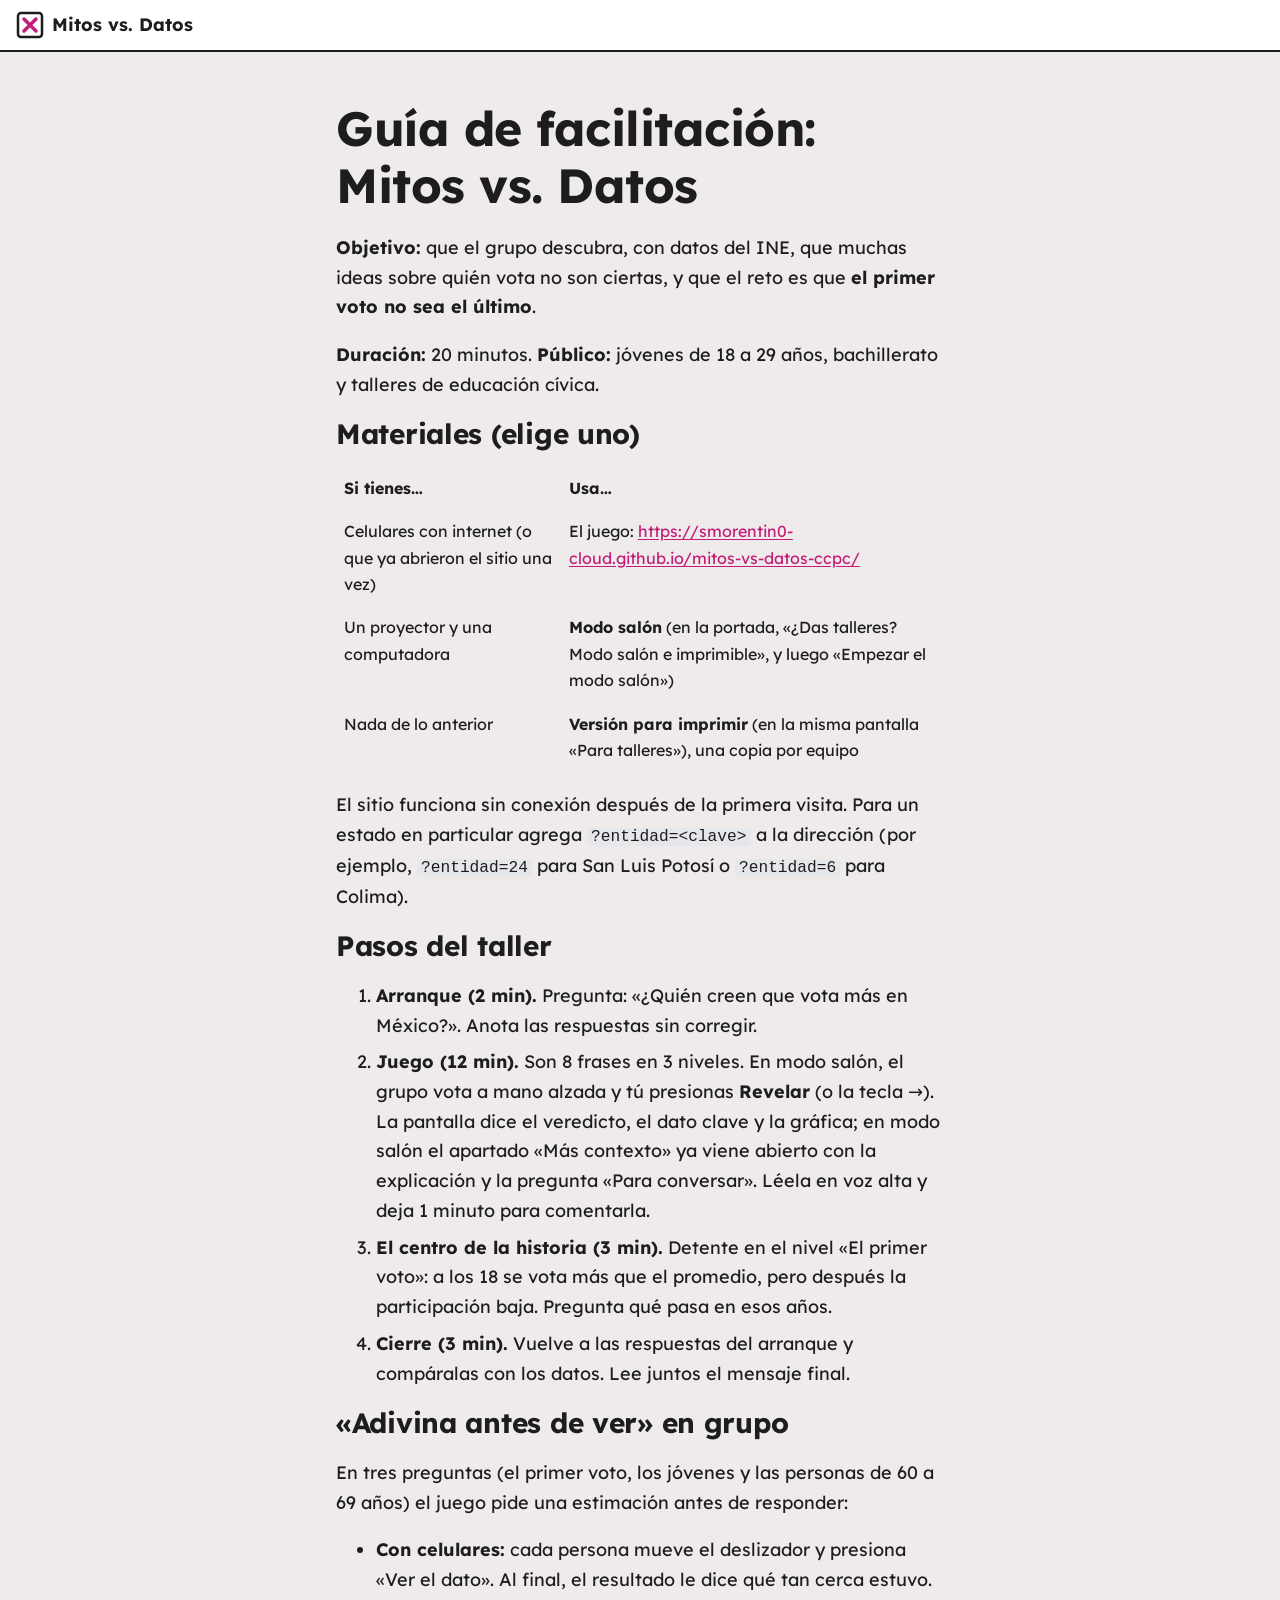
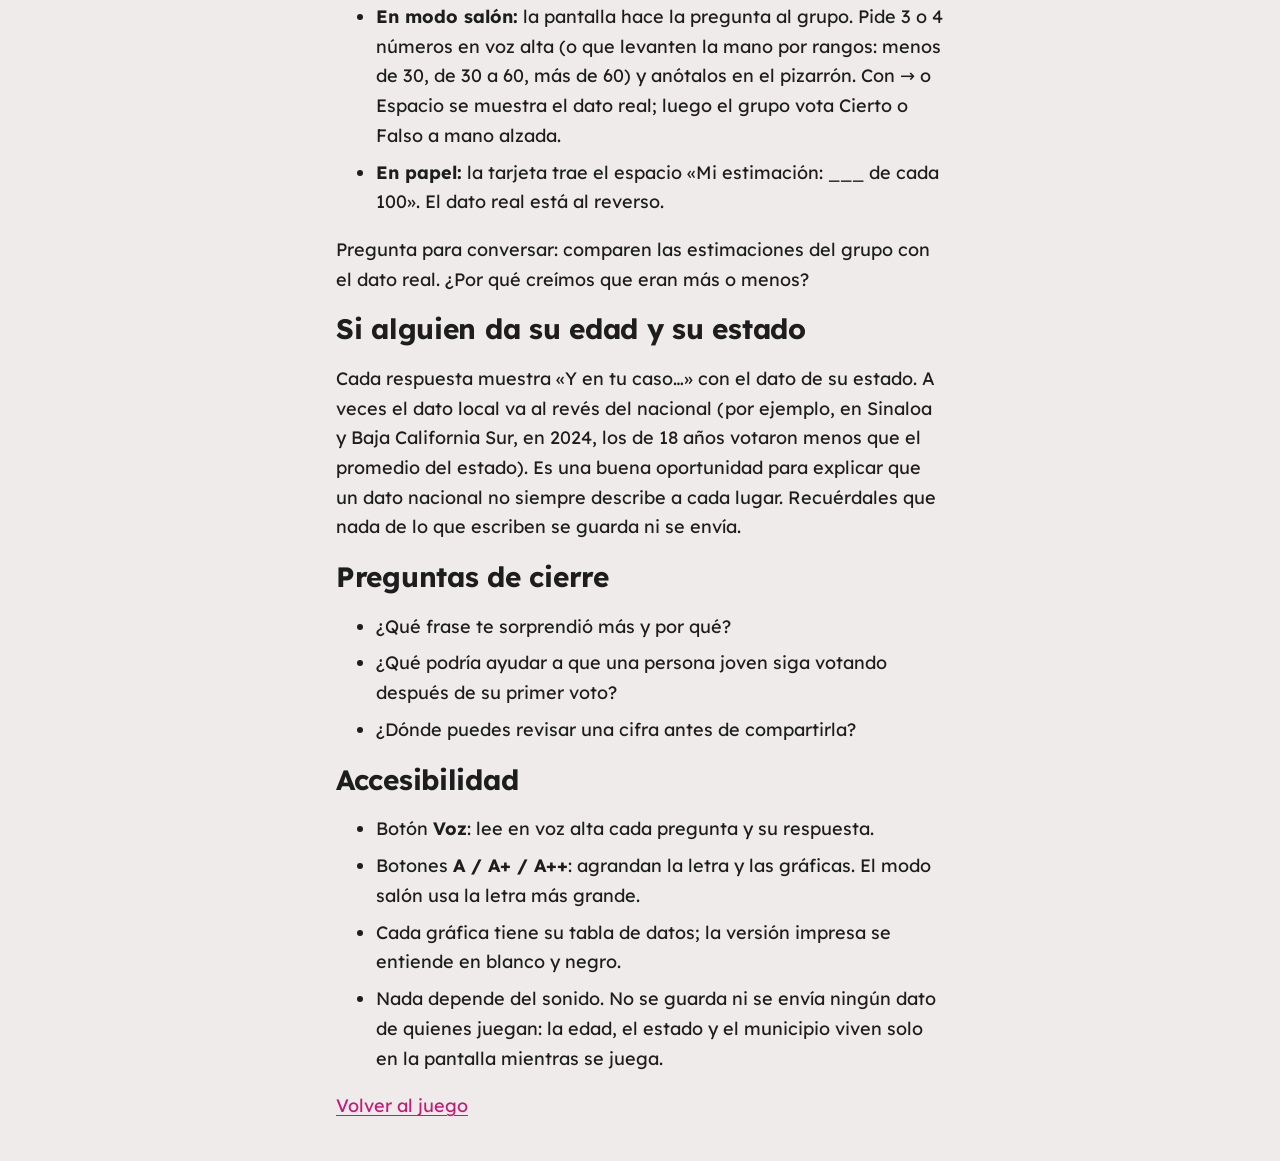
==== commit ae62727c: "Paleta del INE: rosa #C31C78, dorado oscuro #766552 y fondo #EFEBEB Colores tomados de las hojas de " ====
--- a/site/guia.html
+++ b/site/guia.html
@@ -13,8 +13,8 @@
   <header class="barra">
     <a class="marca" href="./">
       <svg class="marca-icono" viewBox="0 0 28 28" aria-hidden="true">
-        <rect x="2" y="2" width="24" height="24" rx="3" fill="#FFFFFF" stroke="#1F2937" stroke-width="2.5"/>
-        <path d="M8 8 L20 20 M20 8 L8 20" stroke="#2563EB" stroke-width="3.5" stroke-linecap="round"/>
+        <rect x="2" y="2" width="24" height="24" rx="3" fill="#FFFFFF" stroke="#1D1D1D" stroke-width="2.5"/>
+        <path d="M8 8 L20 20 M20 8 L8 20" stroke="#C31C78" stroke-width="3.5" stroke-linecap="round"/>
       </svg>
       <span>Mitos vs. Datos</span>
     </a>
--- a/site/css/estilos.css
+++ b/site/css/estilos.css
@@ -12,16 +12,19 @@
 
 /*
  * Identidad: la boleta y el cuadernillo de la lista nominal.
- * Paleta permitida: tinta #1F2937, marca/datos #2563EB, base #E5E7EB, sello #D97706, blanco y grises neutros.
+ * Paleta del INE (tomada de ine.mx): tinta #1D1D1D, marca/datos rosa #C31C78, base #E5E7EB,
+ * sello dorado oscuro #766552, blanco y grises neutros. El dorado claro del INE (#C5A989) no se usa:
+ * no llega al contraste AA sobre blanco.
+ * --azul y --ambar conservan su nombre histórico: hoy son el rosa y el dorado del INE.
  */
 :root {
-  --tinta: #1F2937;
+  --tinta: #1D1D1D;
   --tinta-suave: #4B5563;
-  --azul: #2563EB;
+  --azul: #C31C78;
   --base: #E5E7EB;
-  --ambar: #D97706;
+  --ambar: #766552;
   --papel: #FFFFFF;
-  --mesa: #F3F4F6;
+  --mesa: #EFEBEB;
   --perforado: #9CA3AF;
   --gris-graf: #6B7280;
   /* Escala de espacios: todo margen, relleno y separación sale de aquí. */
@@ -361,7 +364,7 @@
 }
 
 @media (prefers-contrast: more) {
-  :root { --tinta-suave: #1F2937; --perforado: #4B5563; }
+  :root { --tinta-suave: #1D1D1D; --perforado: #4B5563; }
 }
 
 @media (prefers-reduced-motion: reduce) {
@@ -636,6 +639,8 @@
 .vista-btn + .vista-btn { border-left: 2px solid var(--tinta); }
 .vista-btn[aria-pressed="true"] { background: var(--tinta); color: var(--papel); }
 .g-local { margin: 0 0 var(--esp-3); font-weight: 700; }
+/* «Y en tu caso…» sobre la figura, como el folio de la boleta: etiqueta, no titular. */
+.g-caso { margin: 0 0 var(--esp-1); font-size: 1rem; font-weight: 700; color: var(--azul); }
 .mas-contexto { margin: var(--esp-4) 0 0; }
 .mas-contexto > summary {
   cursor: pointer; min-height: 44px; display: flex; align-items: center;
@@ -737,3 +742,90 @@
 .hito-proxima .hito-texto { font-size: 0.9375rem; line-height: 1.25; }
 #paso-3 .estimaciones { margin-top: var(--esp-3); }
 #paso-3 .estimaciones .plegable { margin-top: var(--esp-1); }
+
+/* ---------------------------------------------------------------- mascota «Boleta» */
+/* Decorativa: todo lo que «dice» ya está en el texto. Sin movimiento con «reducir movimiento». */
+.mascota { display: block; width: 100%; height: auto; overflow: visible; }
+.mascota .m-cuerpo { fill: var(--papel); stroke: var(--tinta); stroke-width: 3; }
+.mascota .m-perforado { fill: none; stroke: var(--perforado); stroke-width: 2; stroke-dasharray: 4 3; }
+.mascota .m-linea { fill: none; stroke: var(--tinta); stroke-width: 3; stroke-linecap: round; stroke-linejoin: round; }
+.mascota .m-mano { fill: var(--papel); stroke: var(--tinta); stroke-width: 2.5; }
+.mascota .m-tinta { fill: var(--tinta); }
+.mascota .m-casilla { fill: var(--papel); stroke: var(--tinta); stroke-width: 2.5; }
+.mascota .m-x { fill: none; stroke: var(--azul); stroke-width: 3.5; stroke-linecap: round; }
+.mascota .m-ambar { fill: none; stroke: var(--ambar); stroke-width: 3; stroke-linecap: round; }
+.mascota .m-ambar-relleno { fill: var(--ambar); }
+.mascota .m-sombra { fill: var(--base); }
+
+.mascota.saluda .m-brazo-saluda { transform-box: view-box; transform-origin: 77px 56px; animation: saludar 1.1s ease-in-out 0.3s 2; }
+.mascota.piensa .m-signo { animation: flotar 1.6s ease-in-out infinite alternate; }
+.mascota.celebra { animation: brincar 0.5s ease-out 2; }
+.mascota.celebra .m-chispa { transform-box: fill-box; transform-origin: center; animation: chispa 0.6s ease-out both; }
+.mascota.sorpresa { animation: sacudir 0.4s ease-in-out; }
+@keyframes saludar { 0%, 100% { transform: rotate(0); } 30% { transform: rotate(-16deg); } 70% { transform: rotate(10deg); } }
+@keyframes flotar { from { transform: translateY(0); } to { transform: translateY(-3px); } }
+@keyframes brincar { 0%, 100% { transform: translateY(0); } 40% { transform: translateY(-12%); } }
+@keyframes chispa { from { opacity: 0; transform: scale(0.2) rotate(-45deg); } to { opacity: 1; transform: none; } }
+@keyframes sacudir { 0%, 100% { transform: rotate(0); } 25% { transform: rotate(-6deg); } 75% { transform: rotate(6deg); } }
+
+/* Portada: la mascota junto a la mini boleta. */
+/* Si no cabe al lado (letra A+ o A++, pantallas angostas), se oculta y la boleta queda igual. */
+.portada-boleta { display: flex; align-items: flex-end; gap: var(--esp-3); container-type: inline-size; }
+.masc-portada { flex: none; width: 5rem; }
+.portada-boleta .mini-boleta { flex: none; }
+@container (max-width: 21.75rem) { .masc-portada { display: none; } }
+
+/* Pregunta: la mascota se asoma por el borde superior de la boleta (solo se ve de los hombros arriba). */
+.boleta { margin-top: var(--esp-6); }
+.masc-asoma {
+  position: absolute; right: var(--esp-4); top: calc(-2.55rem - 3px);
+  width: 4.25rem; height: 2.55rem; overflow: hidden; pointer-events: none;
+}
+.masc-asoma .mascota { animation: asomar 0.45s cubic-bezier(.3,1.4,.5,1) both; }
+.masc-asoma .mascota.celebra { animation: asomar 0.45s cubic-bezier(.3,1.4,.5,1) both, brincar 0.5s ease-out 0.45s 2; }
+.masc-asoma .mascota.sorpresa { animation: asomar 0.3s ease-out both, sacudir 0.4s ease-in-out 0.3s; }
+@keyframes asomar { from { transform: translateY(100%); } to { transform: translateY(0); } }
+.modo-salon .masc-asoma { width: 5.5rem; height: 3.3rem; top: calc(-3.3rem - 3px); }
+.modo-salon .boleta { margin-top: 2.75rem; }
+
+/* Resultado: la mascota arriba del puntaje, más pequeña que el titular. */
+.masc-resultado { width: 4.5rem; margin: 0 0 var(--esp-2); }
+
+/* Confeti de casillas marcadas, al terminar con la mitad o más de aciertos. */
+.confeti { position: fixed; inset: 0; overflow: hidden; pointer-events: none; z-index: 50; }
+.confeti .pieza {
+  position: absolute; top: -2rem; width: 1rem; height: 1rem;
+  animation: caer linear both;
+}
+.confeti svg { width: 100%; height: 100%; }
+.confeti path { fill: none; stroke: var(--azul); stroke-width: 3; stroke-linecap: round; stroke-linejoin: round; }
+.confeti .pieza.ambar path { stroke: var(--ambar); }
+@keyframes caer {
+  from { transform: translateY(0) rotate(0); opacity: 1; }
+  85% { opacity: 1; }
+  to { transform: translateY(105vh) rotate(var(--giro)); opacity: 0; }
+}
+
+/* ---------------------------------------------------------------- «Adivina» en una pantalla */
+.est-pregunta { margin: 0 0 var(--esp-2); font-size: 1.0625rem; font-weight: 400; line-height: 1.45; }
+.est-valor { margin: var(--esp-1) 0 var(--esp-3); line-height: 1.2; }
+.est-valor output { font-size: 1.875rem; }
+.estimar { margin-bottom: var(--esp-3); }
+.boleta:has(#estimar:not([hidden])) .mito { margin-bottom: var(--esp-3); }
+/* El valor elegido y «Ver el dato» comparten renglón. */
+#estimar { display: grid; grid-template-columns: 1fr auto; align-items: center; column-gap: var(--esp-3); }
+#estimar > * { grid-column: 1 / -1; }
+#estimar > .est-valor { grid-column: 1; margin: var(--esp-2) 0; }
+#estimar > #est-ver { grid-column: 2; margin: var(--esp-2) 0; }
+.intro-nivel { font-size: 1rem; margin-bottom: var(--esp-3); }
+
+/* ---------------------------------------------------------------- «Ver los datos»: pestañas */
+.pestanas { display: flex; max-width: 100%; margin: 0 0 var(--esp-5); border: 2px solid var(--tinta); border-radius: 4px; }
+.pestana {
+  flex: 1 1 0; min-width: 0; min-height: 44px; padding: var(--esp-2) var(--esp-3);
+  font: inherit; font-size: 1rem; font-weight: 700; line-height: 1.25;
+  background: var(--papel); color: var(--tinta); border: 0; cursor: pointer;
+}
+.pestana + .pestana { border-left: 2px solid var(--tinta); }
+.pestana[aria-selected="true"] { background: var(--tinta); color: var(--papel); }
+@media (min-width: 40rem) { .pestanas { display: inline-flex; } .pestana { flex: none; padding: var(--esp-2) var(--esp-4); } }
